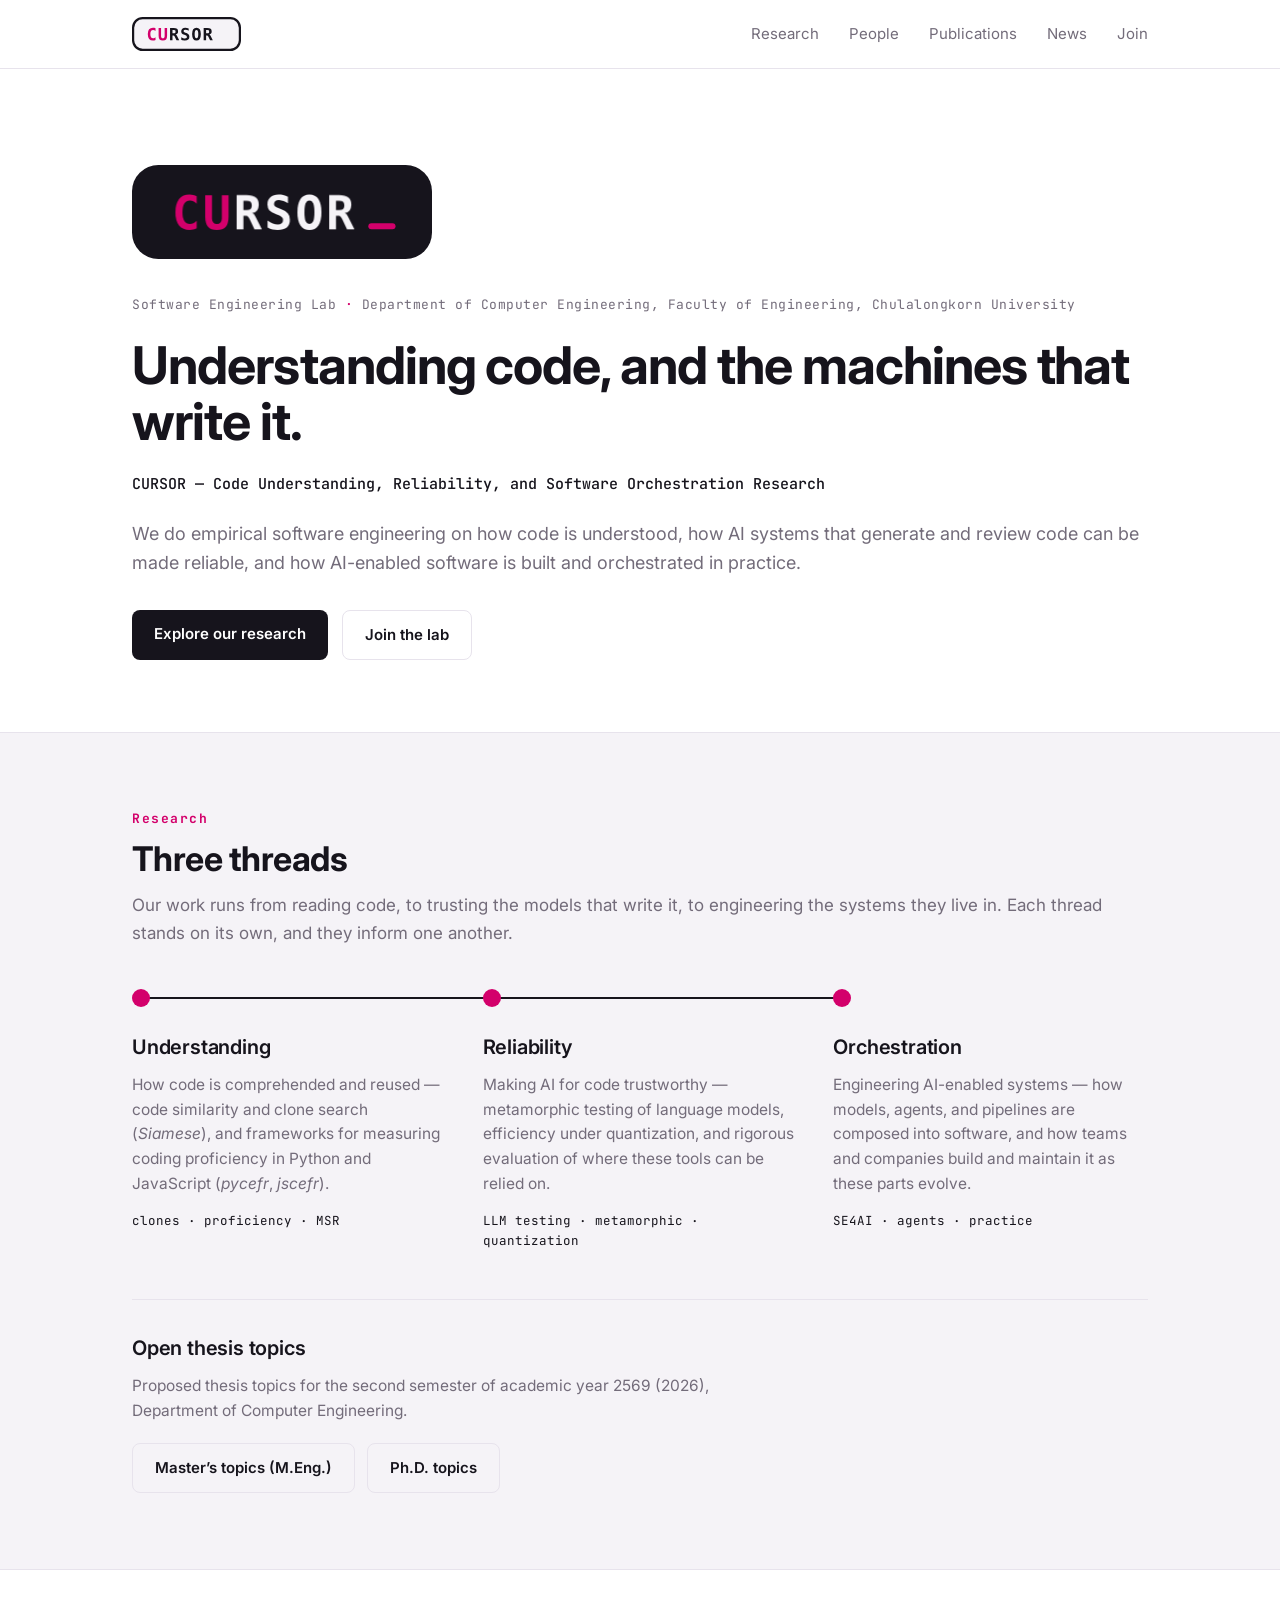
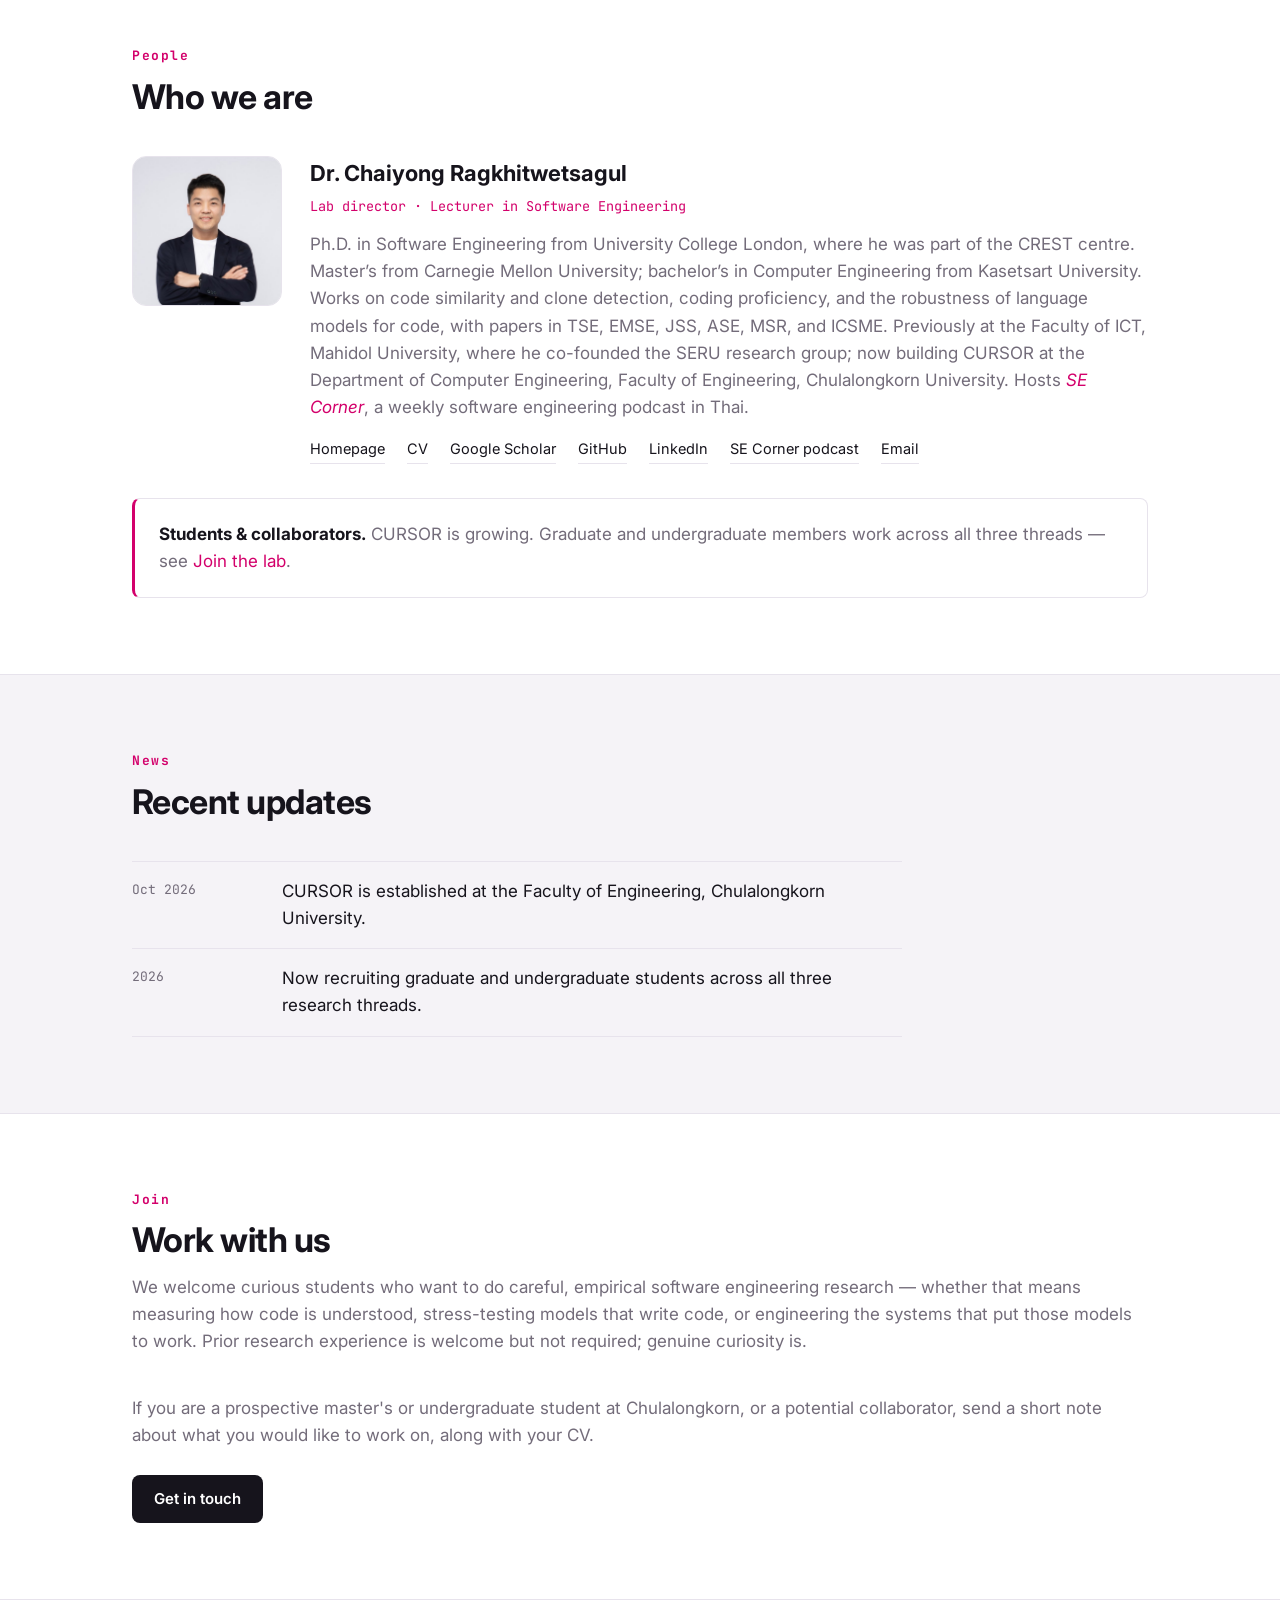
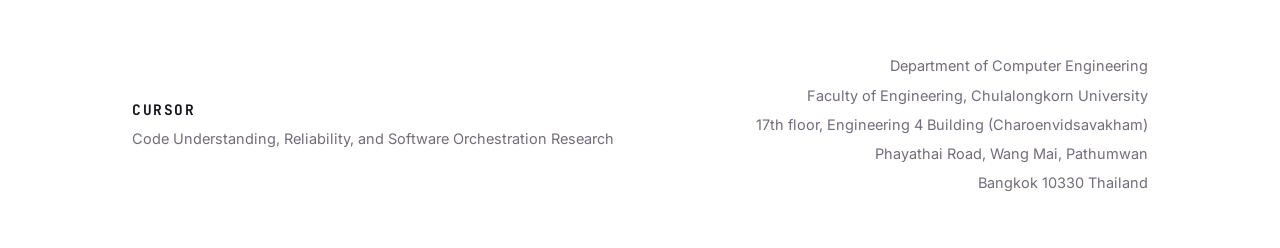
==== index.html @ 9380cd85 "Recolor CU in hero logo to magenta to match new identity Co-Authored-By: Claude Opus 5.5 <noreply@an" ====
<!DOCTYPE html>
<html lang="en">
<head>
<meta charset="UTF-8">
<meta name="viewport" content="width=device-width, initial-scale=1.0">
<title>CURSOR — Code Understanding, Reliability, and Software Orchestration Research</title>
<meta name="description" content="CURSOR is a software engineering research lab at the Department of Computer Engineering, Faculty of Engineering, Chulalongkorn University, studying how software is understood, how AI systems for code can be trusted, and how AI-enabled software is built and orchestrated.">
<link rel="icon" href="images/favicon.ico" sizes="32x32">
<link rel="icon" type="image/svg+xml" href="images/favicon.svg">
<link rel="apple-touch-icon" href="images/apple-touch-icon.png">
<link rel="preconnect" href="https://fonts.googleapis.com">
<link rel="preconnect" href="https://fonts.gstatic.com" crossorigin>
<link href="https://fonts.googleapis.com/css2?family=Inter:wght@400;500;600;700&family=JetBrains+Mono:wght@500;700&display=swap" rel="stylesheet">
<link rel="stylesheet" href="css/style.css">
</head>
<body>

<header class="nav">
  <div class="wrap nav-inner">
    <a class="brand" href="#top" aria-label="CURSOR home">
      <img class="logo" src="images/cursor-field.svg" alt="CURSOR" width="109" height="34">
    </a>
    <button class="menu-btn" aria-label="Menu" aria-expanded="false"><span></span><span></span><span></span></button>
    <nav class="links" id="menu">
      <a href="#research">Research</a>
      <a href="#people">People</a>
      <a href="publications.html">Publications</a>
      <a href="#news">News</a>
      <a href="#join">Join</a>
    </nav>
  </div>
</header>

<main id="top">

  <section class="hero">
    <div class="wrap hero-grid">
      <div>
        <p class="kicker">Software Engineering Lab <span class="dot">·</span> Department of Computer Engineering, Faculty of Engineering, Chulalongkorn University</p>
        <h1 class="hero-title">Understanding code, and the machines that write it.</h1>
        <p class="hero-sub">CURSOR — Code Understanding, Reliability, and Software Orchestration Research</p>
        <p class="lede">We do empirical software engineering on how code is understood, how AI systems that generate and review code can be made reliable, and how AI-enabled software is built and orchestrated in practice.</p>
        <div class="cta-row">
          <a class="btn btn-primary" href="#research">Explore our research</a>
          <a class="btn btn-ghost" href="#join">Join the lab</a>
        </div>
      </div>
      <div class="hero-art" aria-hidden="true">
        <svg viewBox="0 0 345.4 108.1">
          <rect width="345.4" height="108.1" rx="30.3" fill="#16141C"/>
          <path class="pop" style="animation-delay:0.15s" d="M1081 43Q1011 7 934.0 -11.0Q857 -29 772 -29Q470 -29 311.0 170.0Q152 369 152 745Q152 1122 311.0 1321.0Q470 1520 772 1520Q857 1520 935.0 1502.0Q1013 1484 1081 1448V1120Q1005 1190 933.5 1222.5Q862 1255 786 1255Q624 1255 541.5 1126.5Q459 998 459 745Q459 493 541.5 364.5Q624 236 786 236Q862 236 933.5 268.5Q1005 301 1081 371Z" transform="translate(46.00,74.08) scale(0.02637,-0.02637)" fill="#D3006B"/>
          <path class="pop" style="animation-delay:0.27s" d="M106 551V1493H401V477Q401 365 458.0 301.5Q515 238 616 238Q717 238 774.0 301.5Q831 365 831 477V1493H1126V551Q1126 247 1005.0 109.0Q884 -29 616 -29Q349 -29 227.5 109.0Q106 247 106 551Z" transform="translate(81.51,74.08) scale(0.02637,-0.02637)" fill="#D3006B"/>
          <path class="pop" style="animation-delay:0.39s" d="M807 705Q851 696 883.5 663.5Q916 631 963 537L1233 0H909L729 377Q721 393 708 421Q629 590 522 590H428V0H133V1493H559Q847 1493 972.5 1391.0Q1098 1289 1098 1059Q1098 905 1023.0 814.0Q948 723 807 705ZM428 1245V838H567Q688 838 740.5 885.5Q793 933 793 1042Q793 1151 741.0 1198.0Q689 1245 567 1245Z" transform="translate(117.02,74.08) scale(0.02637,-0.02637)" fill="#F5F3F7"/>
          <path class="pop" style="animation-delay:0.51s" d="M510 655Q287 740 208.0 833.5Q129 927 129 1085Q129 1288 259.0 1404.0Q389 1520 616 1520Q719 1520 822.0 1496.5Q925 1473 1026 1427V1139Q931 1206 833.0 1241.0Q735 1276 639 1276Q532 1276 475.0 1233.0Q418 1190 418 1110Q418 1048 459.5 1007.5Q501 967 633 918L760 870Q940 804 1025.0 695.0Q1110 586 1110 420Q1110 194 976.5 82.5Q843 -29 573 -29Q462 -29 350.5 -2.5Q239 24 135 76V381Q253 297 363.5 256.0Q474 215 582 215Q691 215 751.0 264.5Q811 314 811 403Q811 470 771.0 520.5Q731 571 655 600Z" transform="translate(152.53,74.08) scale(0.02637,-0.02637)" fill="#F5F3F7"/>
          <path class="pop" style="animation-delay:0.63s" d="M616 1255Q503 1255 451.0 1134.5Q399 1014 399 745Q399 477 451.0 356.5Q503 236 616 236Q730 236 782.0 356.5Q834 477 834 745Q834 1014 782.0 1134.5Q730 1255 616 1255ZM92 745Q92 1128 224.5 1324.0Q357 1520 616 1520Q876 1520 1008.5 1324.0Q1141 1128 1141 745Q1141 363 1008.5 167.0Q876 -29 616 -29Q357 -29 224.5 167.0Q92 363 92 745Z" transform="translate(188.04,74.08) scale(0.02637,-0.02637)" fill="#F5F3F7"/>
          <path class="pop" style="animation-delay:0.75s" d="M807 705Q851 696 883.5 663.5Q916 631 963 537L1233 0H909L729 377Q721 393 708 421Q629 590 522 590H428V0H133V1493H559Q847 1493 972.5 1391.0Q1098 1289 1098 1059Q1098 905 1023.0 814.0Q948 723 807 705ZM428 1245V838H567Q688 838 740.5 885.5Q793 933 793 1042Q793 1151 741.0 1198.0Q689 1245 567 1245Z" transform="translate(223.55,74.08) scale(0.02637,-0.02637)" fill="#F5F3F7"/>
          <rect class="uscore" x="272.1" y="67.1" width="31.3" height="7.0" rx="3.5" fill="#D3006B"/>
        </svg>
      </div>
    </div>
  </section>

  <section id="research" class="panel">
    <div class="wrap">
      <div class="sec-head">
        <h2>Research</h2>
        <div class="big">Three threads</div>
        <p>Our work runs from reading code, to trusting the models that write it, to engineering the systems they live in. Each thread stands on its own, and they inform one another.</p>
      </div>
      <div class="pillars">
        <div class="pillar">
          <span class="node"></span>
          <h3>Understanding</h3>
          <p>How code is comprehended and reused — code similarity and clone search (<i>Siamese</i>), and frameworks for measuring coding proficiency in Python and JavaScript (<i>pycefr</i>, <i>jscefr</i>).</p>
          <div class="tags">clones · proficiency · MSR</div>
        </div>
        <div class="pillar">
          <span class="node"></span>
          <h3>Reliability</h3>
          <p>Making AI for code trustworthy — metamorphic testing of language models, efficiency under quantization, and rigorous evaluation of where these tools can be relied on.</p>
          <div class="tags">LLM testing · metamorphic · quantization</div>
        </div>
        <div class="pillar">
          <span class="node"></span>
          <h3>Orchestration</h3>
          <p>Engineering AI-enabled systems — how models, agents, and pipelines are composed into software, and how teams and companies build and maintain it as these parts evolve.</p>
          <div class="tags">SE4AI · agents · practice</div>
        </div>
      </div>
      <div class="topics">
        <h3>Open thesis topics</h3>
        <p>Proposed thesis topics for the second semester of academic year 2569 (2026), Department of Computer Engineering.</p>
        <div class="topic-links">
          <a class="btn btn-ghost" href="files/2026/topics_m.pdf">Master’s topics (M.Eng.)</a>
          <a class="btn btn-ghost" href="files/2026/topics_phd.pdf">Ph.D. topics</a>
        </div>
      </div>
    </div>
  </section>

  <section id="people">
    <div class="wrap">
      <div class="sec-head"><h2>People</h2><div class="big">Who we are</div></div>
      <div class="person">
        <div class="avatar"><img src="images/chaiyong.jpg" alt="Chaiyong Ragkhitwetsagul" width="600" height="600"></div>
        <div>
          <h3>Dr. Chaiyong Ragkhitwetsagul</h3>
          <p class="role">Lab director · Lecturer in Software Engineering</p>
          <p>Ph.D. in Software Engineering from University College London, where he was part of the CREST centre. Master’s from Carnegie Mellon University; bachelor’s in Computer Engineering from Kasetsart University. Works on code similarity and clone detection, coding proficiency, and the robustness of language models for code, with papers in TSE, EMSE, JSS, ASE, MSR, and ICSME. Previously at the Faculty of ICT, Mahidol University, where he co-founded the SERU research group; now building CURSOR at the Department of Computer Engineering, Faculty of Engineering, Chulalongkorn University. Hosts <a href="https://open.spotify.com/show/0hyZX5MY0khHqOY8NaEvUX" style="color:var(--magenta)"><i>SE Corner</i></a>, a weekly software engineering podcast in Thai.</p>
          <div class="plinks">
            <a href="https://www.chaiyong.dev/">Homepage</a>
            <a href="https://cragkhit.github.io/MyCV/">CV</a>
            <a href="https://scholar.google.com/citations?user=VArdauUAAAAJ">Google Scholar</a>
            <a href="https://github.com/cragkhit">GitHub</a>
            <a href="https://www.linkedin.com/in/chaiyong-ragkhitwetsagul-4286406">LinkedIn</a>
            <a href="https://open.spotify.com/show/0hyZX5MY0khHqOY8NaEvUX">SE Corner podcast</a>
            <a href="mailto:cragkhit@gmail.com">Email</a>
          </div>
        </div>
      </div>
      <div class="join-note">
        <p><b>Students &amp; collaborators.</b> CURSOR is growing. Graduate and undergraduate members work across all three threads — see <a href="#join" style="color:var(--magenta)">Join the lab</a>.</p>
      </div>
    </div>
  </section>

  <section id="news" class="panel">
    <div class="wrap">
      <div class="sec-head"><h2>News</h2><div class="big">Recent updates</div></div>
      <ul class="news">
        <li><span class="when">Oct 2026</span><span class="what">CURSOR is established at the Faculty of Engineering, Chulalongkorn University.</span></li>
        <li><span class="when">2026</span><span class="what">Now recruiting graduate and undergraduate students across all three research threads.</span></li>
      </ul>
    </div>
  </section>

  <section id="join">
    <div class="wrap">
      <div class="sec-head">
        <h2>Join</h2>
        <div class="big">Work with us</div>
        <p>We welcome curious students who want to do careful, empirical software engineering research — whether that means measuring how code is understood, stress-testing models that write code, or engineering the systems that put those models to work. Prior research experience is welcome but not required; genuine curiosity is.</p>
      </div>
      <p style="color:var(--slate);margin:0 0 26px;">If you are a prospective master's or undergraduate student at Chulalongkorn, or a potential collaborator, send a short note about what you would like to work on, along with your CV.</p>
      <a class="btn btn-primary" href="mailto:cragkhit@gmail.com?subject=Joining%20CURSOR">Get in touch</a>
    </div>
  </section>

</main>

<footer>
  <div class="wrap foot-inner">
    <div>
      <div class="foot-brand">CURSOR</div>
      <div style="margin-top:6px;">Code Understanding, Reliability, and Software Orchestration Research</div>
    </div>
    <div class="foot-addr">
      <div>Department of Computer Engineering</div>
      <div style="margin-top:6px;">Faculty of Engineering, Chulalongkorn University</div>
      <div style="margin-top:6px;">17th floor, Engineering 4 Building (Charoenvidsavakham)</div>
      <div style="margin-top:6px;">Phayathai Road, Wang Mai, Pathumwan</div>
      <div style="margin-top:6px;">Bangkok 10330 Thailand</div>
    </div>
  </div>
</footer>

<script>
  var btn=document.querySelector('.menu-btn'), menu=document.getElementById('menu');
  btn.addEventListener('click',function(){var open=menu.classList.toggle('open');btn.setAttribute('aria-expanded',open);});
  menu.addEventListener('click',function(e){if(e.target.tagName==='A') menu.classList.remove('open');});
</script>
</body>
</html>
---- css/style.css ----
:root{
  --white:#FFFFFF;--panel:#F5F3F7;--ink:#16141C;--magenta:#D3006B;
  --slate:#736C7A;--hair:#E7E3EC;--maxw:1080px;
  --sans:'Inter',system-ui,-apple-system,Segoe UI,Helvetica,Arial,sans-serif;
  --mono:'JetBrains Mono',ui-monospace,SFMono-Regular,Menlo,Consolas,monospace;
}
*{box-sizing:border-box;}
html{scroll-behavior:smooth;}
@media (prefers-reduced-motion:reduce){html{scroll-behavior:auto;}}
body{margin:0;background:var(--white);color:var(--ink);font-family:var(--sans);
  font-size:17px;line-height:1.6;-webkit-font-smoothing:antialiased;text-rendering:optimizeLegibility;}
a{color:inherit;text-decoration:none;}
.wrap{max-width:var(--maxw);margin:0 auto;padding:0 32px;}

header.nav{position:sticky;top:0;z-index:50;background:rgba(255,255,255,.86);
  backdrop-filter:saturate(1.4) blur(8px);border-bottom:1px solid var(--hair);}
.nav-inner{display:flex;align-items:center;justify-content:space-between;height:68px;}
.brand{display:flex;align-items:center;gap:12px;}
.brand .logo{height:34px;width:auto;display:block;}
nav.links{display:flex;gap:30px;}
nav.links a{font-size:15px;color:var(--slate);transition:color .15s;}
nav.links a:hover{color:var(--ink);}
.menu-btn{display:none;background:none;border:0;cursor:pointer;padding:8px;}
.menu-btn span{display:block;width:22px;height:2px;background:var(--ink);margin:4px 0;}

.hero{padding:96px 0 72px;}
.hero-grid{display:grid;grid-template-columns:1fr;gap:36px;}
.kicker{font-family:var(--mono);font-size:13px;color:var(--slate);margin:0 0 22px;letter-spacing:.5px;}
.kicker .dot{color:var(--magenta);}
h1.hero-title{font-size:clamp(34px,5vw,52px);line-height:1.08;font-weight:700;letter-spacing:-.02em;margin:0 0 22px;}
.hero-sub{font-family:var(--mono);font-size:15px;color:var(--ink);margin:0 0 24px;font-weight:500;}
.hero p.lede{font-size:18px;color:var(--slate);margin:0 0 32px;}
.cta-row{display:flex;gap:14px;flex-wrap:wrap;}
.btn{display:inline-block;padding:12px 22px;border-radius:8px;font-size:15px;font-weight:600;transition:background .15s,border-color .15s;}
.btn-primary{background:var(--ink);color:var(--white);}
.btn-primary:hover{background:#000;}
.btn-ghost{border:1px solid var(--hair);color:var(--ink);}
.btn-ghost:hover{border-color:var(--ink);}
.hero-art{order:-1;display:flex;justify-content:flex-start;}
.hero-art svg{width:100%;max-width:300px;height:auto;}

.draw{stroke-dasharray:1;stroke-dashoffset:1;animation:draw 1.05s ease forwards;}
@keyframes draw{to{stroke-dashoffset:0;}}
.pop{opacity:0;animation:pop .32s ease forwards;}
@keyframes pop{to{opacity:1;}}
.uscore{animation:blink 1.15s steps(1,end) infinite;}
@keyframes blink{0%,55%{opacity:1;}56%,100%{opacity:0;}}
@media (prefers-reduced-motion:reduce){
  .draw{stroke-dashoffset:0;animation:none;}.pop{opacity:1;animation:none;}.uscore{animation:none;}
}

section{padding:76px 0;}
section.panel{background:var(--panel);border-top:1px solid var(--hair);border-bottom:1px solid var(--hair);}
.sec-head{margin:0 0 40px;}
.sec-head h2{font-size:13px;font-family:var(--mono);font-weight:700;letter-spacing:1.5px;color:var(--magenta);margin:0 0 10px;}
.sec-head .big{font-size:clamp(26px,3.5vw,34px);font-weight:700;letter-spacing:-.015em;line-height:1.15;color:var(--ink);}
.sec-head p{color:var(--slate);margin:14px 0 0;}

.pillars{position:relative;display:grid;grid-template-columns:repeat(3,1fr);gap:36px;margin-top:16px;}
.pillars::before{content:"";position:absolute;top:10px;left:9px;right:calc(33.333% - 33px);height:2px;background:var(--ink);}
.pillar{position:relative;padding-top:44px;}
.pillar .node{position:absolute;top:2px;left:0;width:18px;height:18px;border-radius:50%;background:var(--magenta);}
.pillar h3{font-size:20px;margin:0 0 10px;font-weight:600;letter-spacing:-.01em;}
.pillar p{margin:0;color:var(--slate);font-size:15.5px;}
.pillar .tags{margin-top:14px;font-family:var(--mono);font-size:12.5px;color:var(--ink);}
.topics{margin-top:48px;padding-top:32px;border-top:1px solid var(--hair);}
.topics h3{font-size:20px;margin:0 0 10px;font-weight:600;letter-spacing:-.01em;}
.topics p{margin:0 0 20px;color:var(--slate);font-size:15.5px;max-width:60ch;}
.topic-links{display:flex;flex-wrap:wrap;gap:12px;}

.person{display:grid;grid-template-columns:150px 1fr;gap:28px;align-items:start;}
.avatar{width:150px;height:150px;border-radius:14px;background:var(--panel);border:1px solid var(--hair);display:flex;align-items:center;justify-content:center;overflow:hidden;}
.avatar img{width:100%;height:100%;object-fit:cover;display:block;}
.avatar svg{width:74px;height:66px;}
.person h3{margin:0 0 4px;font-size:22px;font-weight:700;}
.person .role{color:var(--magenta);font-family:var(--mono);font-size:13.5px;margin:0 0 14px;}
.person p{margin:0 0 16px;color:var(--slate);}
.plinks{display:flex;gap:22px;flex-wrap:wrap;font-size:14.5px;}
.plinks a{color:var(--ink);border-bottom:1px solid var(--hair);padding-bottom:2px;transition:border-color .15s;}
.plinks a:hover{border-color:var(--magenta);}
.join-note{margin-top:34px;padding:22px 24px;border:1px solid var(--hair);border-left:3px solid var(--magenta);border-radius:8px;background:var(--white);}
.join-note p{margin:0;color:var(--slate);}
.join-note b{color:var(--ink);}

.venues{display:flex;gap:10px;flex-wrap:wrap;margin:0 0 30px;}
.venues span{font-family:var(--mono);font-size:12.5px;color:var(--slate);border:1px solid var(--hair);border-radius:999px;padding:5px 12px;}
ul.pubs{list-style:none;margin:0;padding:0;}
ul.pubs li{padding:20px 0;border-top:1px solid var(--hair);display:grid;grid-template-columns:88px 1fr;gap:20px;}
ul.pubs li:last-child{border-bottom:1px solid var(--hair);}
.pub-tag{font-family:var(--mono);font-size:13px;color:var(--magenta);font-weight:700;padding-top:2px;}
.pub-body .t{font-weight:600;color:var(--ink);}
.pub-body .a{color:var(--slate);font-size:15px;margin-top:3px;}
.see-all{margin-top:26px;font-size:15px;}
.see-all a{border-bottom:1px solid var(--magenta);padding-bottom:2px;color:var(--ink);}

.page-head{padding:72px 0 40px;}
.stats{display:flex;gap:36px;flex-wrap:wrap;margin:30px 0 0;}
.stat .n{font-size:28px;font-weight:700;color:var(--ink);line-height:1.1;}
.stat .l{font-family:var(--mono);font-size:12px;color:var(--slate);margin-top:4px;}
.pub-tools{display:flex;gap:16px;flex-wrap:wrap;align-items:center;justify-content:space-between;margin:0 0 30px;}
.filters{display:flex;gap:8px;flex-wrap:wrap;}
.filters button{font-family:var(--mono);font-size:12.5px;color:var(--slate);background:var(--white);border:1px solid var(--hair);border-radius:999px;padding:6px 13px;cursor:pointer;transition:border-color .15s,color .15s;}
.filters button:hover{color:var(--ink);border-color:var(--ink);}
.filters button[aria-pressed="true"]{background:var(--ink);border-color:var(--ink);color:var(--white);}
.pub-search{font:inherit;font-size:15px;padding:8px 14px;border:1px solid var(--hair);border-radius:8px;background:var(--white);color:var(--ink);min-width:240px;}
.pub-search:focus{outline:none;border-color:var(--magenta);}
.year{font-family:var(--mono);font-size:13px;font-weight:700;color:var(--ink);letter-spacing:1px;margin:40px 0 0;padding-bottom:10px;}
.year:first-child{margin-top:0;}
.pub-body .au{color:var(--slate);font-size:15px;margin-top:3px;}
.pub-body .au b{color:var(--ink);font-weight:600;}
.pub-body .v{color:var(--slate);font-size:15px;font-style:italic;}
.pub-links{display:flex;gap:8px;flex-wrap:wrap;margin-top:8px;}
.pub-links a{font-family:var(--mono);font-size:12px;color:var(--ink);border:1px solid var(--hair);border-radius:6px;padding:2px 9px;transition:border-color .15s;}
.pub-links a:hover{border-color:var(--magenta);}
.pub-body .t a:hover{color:var(--magenta);}
.pub-status{color:var(--slate);}

ul.news{list-style:none;margin:0;padding:0;max-width:70ch;}
ul.news li{display:grid;grid-template-columns:130px 1fr;gap:20px;padding:16px 0;border-top:1px solid var(--hair);}
ul.news li:last-child{border-bottom:1px solid var(--hair);}
ul.news .when{font-family:var(--mono);font-size:13px;color:var(--slate);padding-top:2px;}
ul.news .what{color:var(--ink);}

footer{padding:54px 0;border-top:1px solid var(--hair);color:var(--slate);font-size:14.5px;}
.foot-inner{display:flex;justify-content:space-between;gap:24px;flex-wrap:wrap;align-items:center;}
.foot-brand{font-family:var(--mono);font-weight:700;color:var(--ink);letter-spacing:1.5px;}
.foot-addr{text-align:right;}

@media (max-width:820px){
  nav.links{display:none;}
  .menu-btn{display:block;}
  nav.links.open{display:flex;position:absolute;top:68px;left:0;right:0;flex-direction:column;gap:0;
    background:var(--white);border-bottom:1px solid var(--hair);padding:8px 32px 16px;}
  nav.links.open a{padding:12px 0;border-bottom:1px solid var(--hair);}
  .hero-art svg{max-width:220px;}
  .pillars{grid-template-columns:1fr;gap:0;}
  .pillars::before{top:0;bottom:0;left:8px;right:auto;width:2px;height:auto;}
  .pillar{padding:0 0 34px 40px;}
  .pillar .node{top:4px;}
  .person{grid-template-columns:1fr;}
  ul.pubs li,ul.news li{grid-template-columns:1fr;gap:6px;}
  .pub-search{min-width:0;width:100%;}
  .foot-addr{text-align:left;}
}
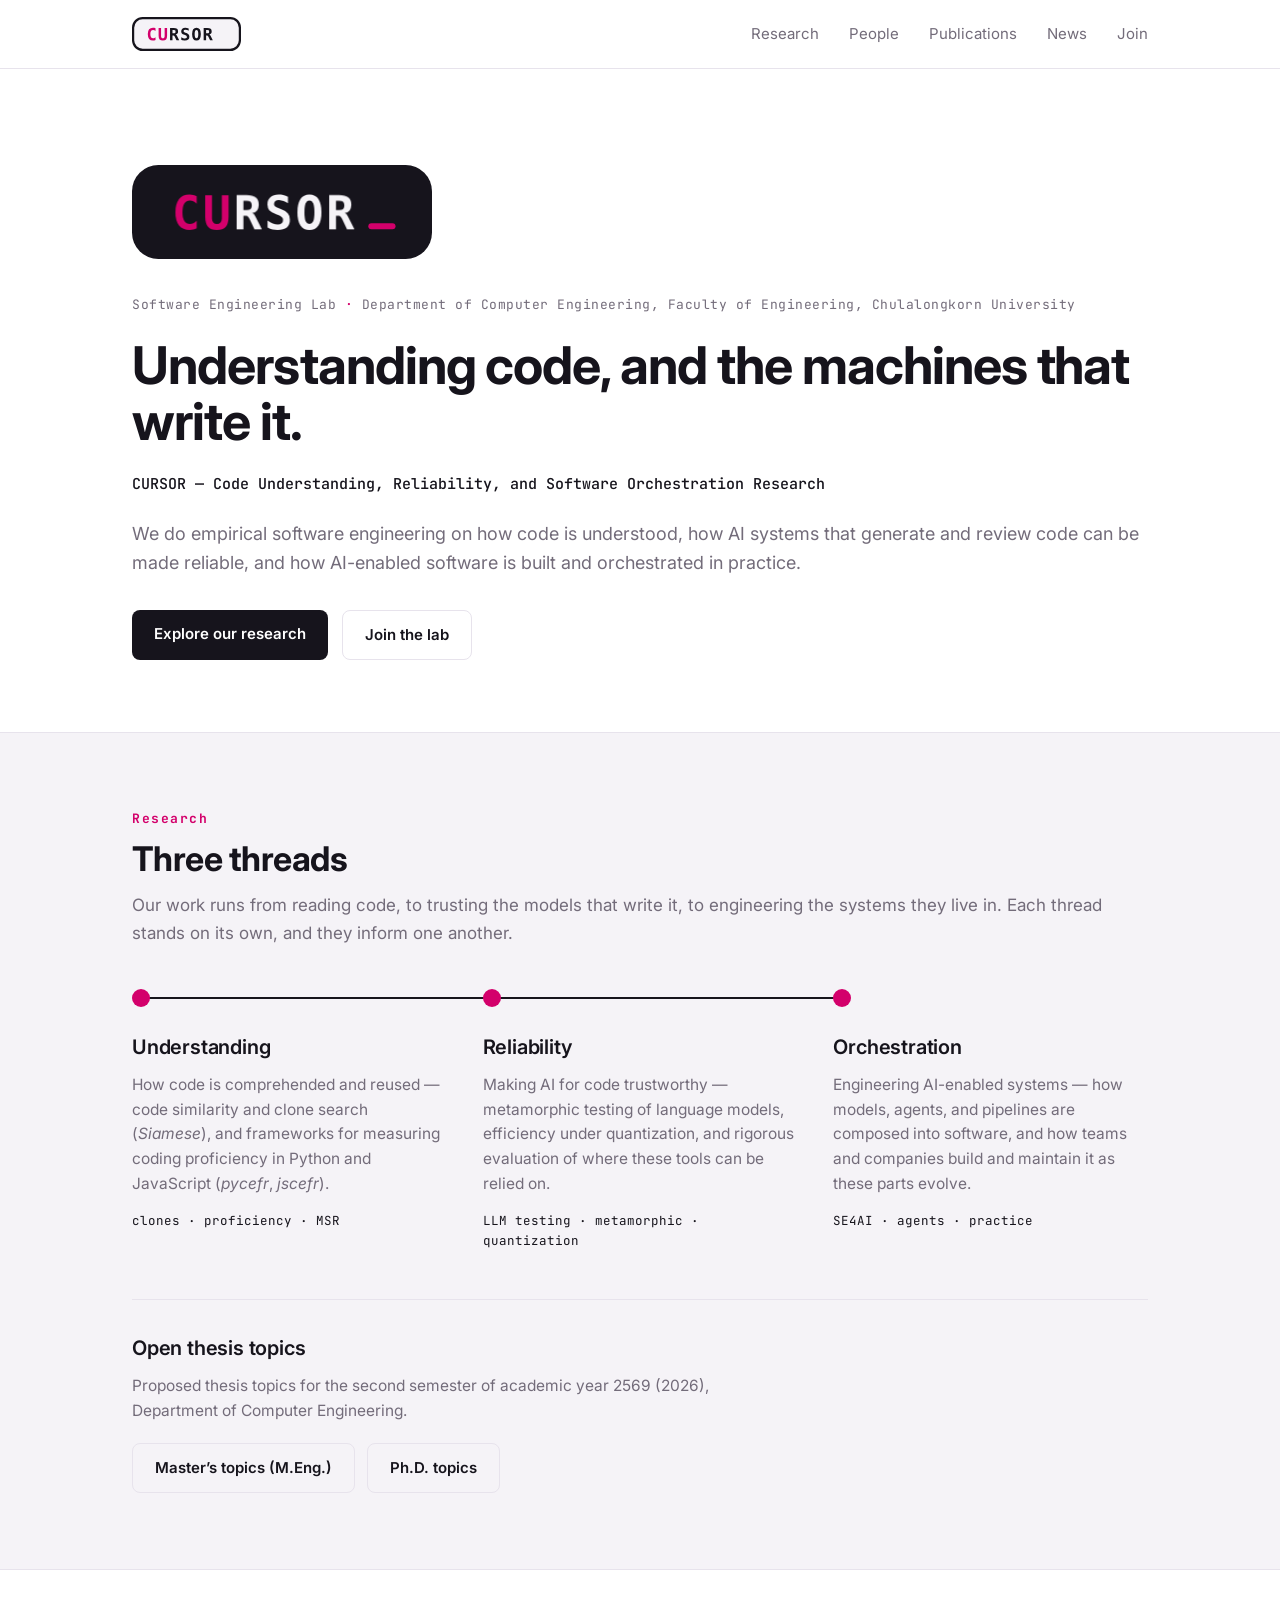
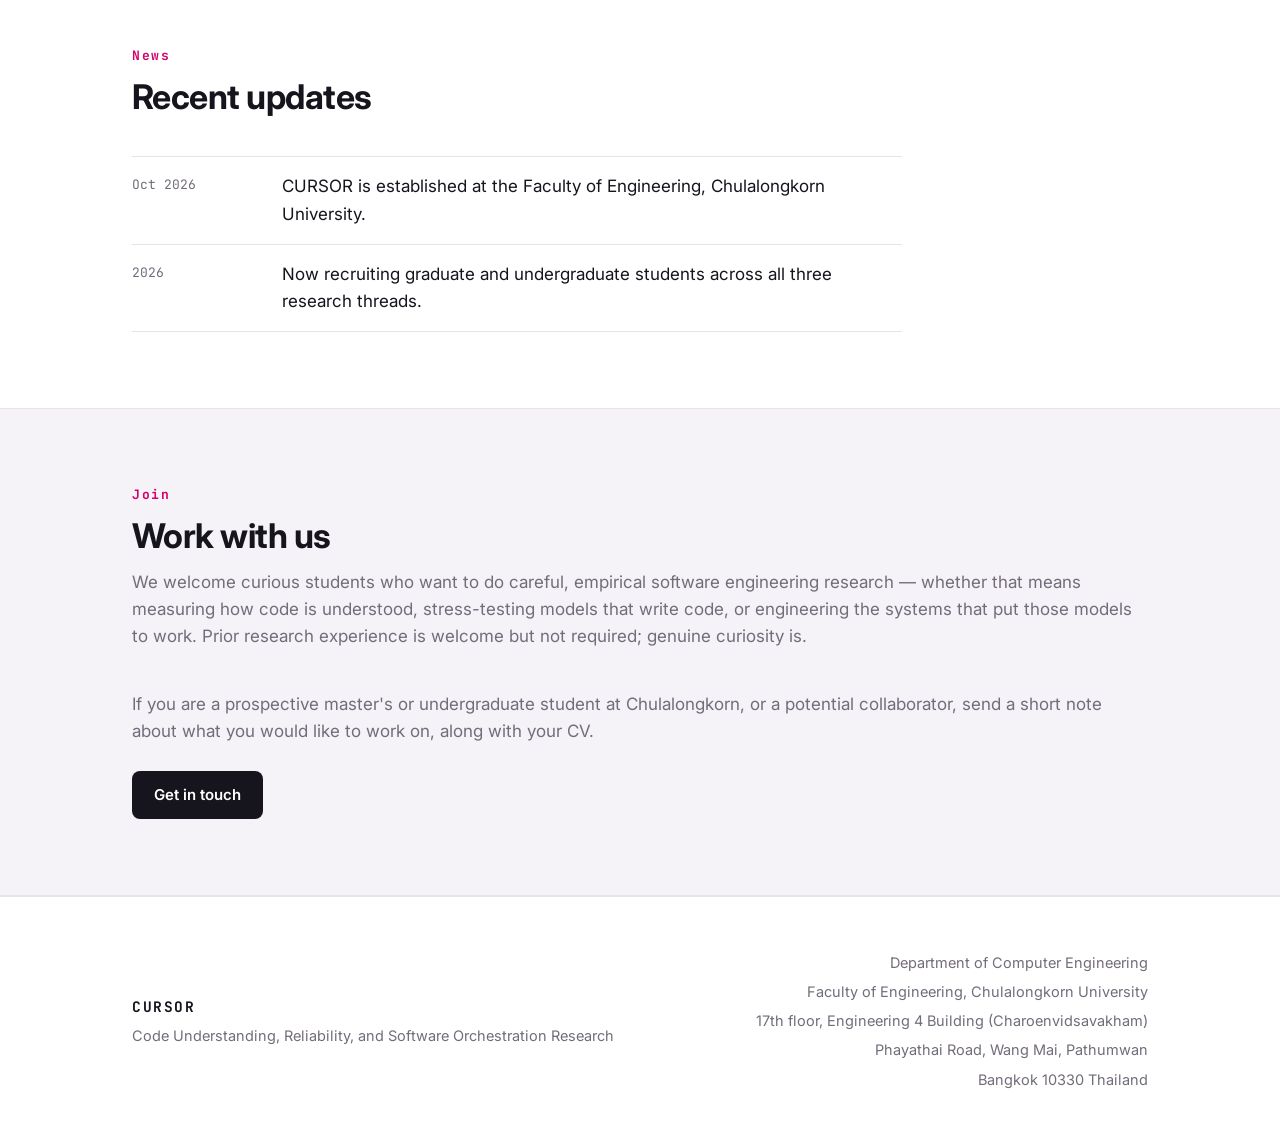
==== commit 7f4498ea: "Move People section to its own page Co-Authored-By: Claude Opus 5.5 <noreply@anthropic.com>" ====
--- a/index.html
+++ b/index.html
@@ -23,7 +23,7 @@
     <button class="menu-btn" aria-label="Menu" aria-expanded="false"><span></span><span></span><span></span></button>
     <nav class="links" id="menu">
       <a href="#research">Research</a>
-      <a href="#people">People</a>
+      <a href="people.html">People</a>
       <a href="publications.html">Publications</a>
       <a href="#news">News</a>
       <a href="#join">Join</a>
@@ -98,33 +98,7 @@
     </div>
   </section>
 
-  <section id="people">
-    <div class="wrap">
-      <div class="sec-head"><h2>People</h2><div class="big">Who we are</div></div>
-      <div class="person">
-        <div class="avatar"><img src="images/chaiyong.jpg" alt="Chaiyong Ragkhitwetsagul" width="600" height="600"></div>
-        <div>
-          <h3>Dr. Chaiyong Ragkhitwetsagul</h3>
-          <p class="role">Lab director · Lecturer in Software Engineering</p>
-          <p>Ph.D. in Software Engineering from University College London, where he was part of the CREST centre. Master’s from Carnegie Mellon University; bachelor’s in Computer Engineering from Kasetsart University. Works on code similarity and clone detection, coding proficiency, and the robustness of language models for code, with papers in TSE, EMSE, JSS, ASE, MSR, and ICSME. Previously at the Faculty of ICT, Mahidol University, where he co-founded the SERU research group; now building CURSOR at the Department of Computer Engineering, Faculty of Engineering, Chulalongkorn University. Hosts <a href="https://open.spotify.com/show/0hyZX5MY0khHqOY8NaEvUX" style="color:var(--magenta)"><i>SE Corner</i></a>, a weekly software engineering podcast in Thai.</p>
-          <div class="plinks">
-            <a href="https://www.chaiyong.dev/">Homepage</a>
-            <a href="https://cragkhit.github.io/MyCV/">CV</a>
-            <a href="https://scholar.google.com/citations?user=VArdauUAAAAJ">Google Scholar</a>
-            <a href="https://github.com/cragkhit">GitHub</a>
-            <a href="https://www.linkedin.com/in/chaiyong-ragkhitwetsagul-4286406">LinkedIn</a>
-            <a href="https://open.spotify.com/show/0hyZX5MY0khHqOY8NaEvUX">SE Corner podcast</a>
-            <a href="mailto:cragkhit@gmail.com">Email</a>
-          </div>
-        </div>
-      </div>
-      <div class="join-note">
-        <p><b>Students &amp; collaborators.</b> CURSOR is growing. Graduate and undergraduate members work across all three threads — see <a href="#join" style="color:var(--magenta)">Join the lab</a>.</p>
-      </div>
-    </div>
-  </section>
-
-  <section id="news" class="panel">
+  <section id="news">
     <div class="wrap">
       <div class="sec-head"><h2>News</h2><div class="big">Recent updates</div></div>
       <ul class="news">
@@ -134,7 +108,7 @@
     </div>
   </section>
 
-  <section id="join">
+  <section id="join" class="panel">
     <div class="wrap">
       <div class="sec-head">
         <h2>Join</h2>
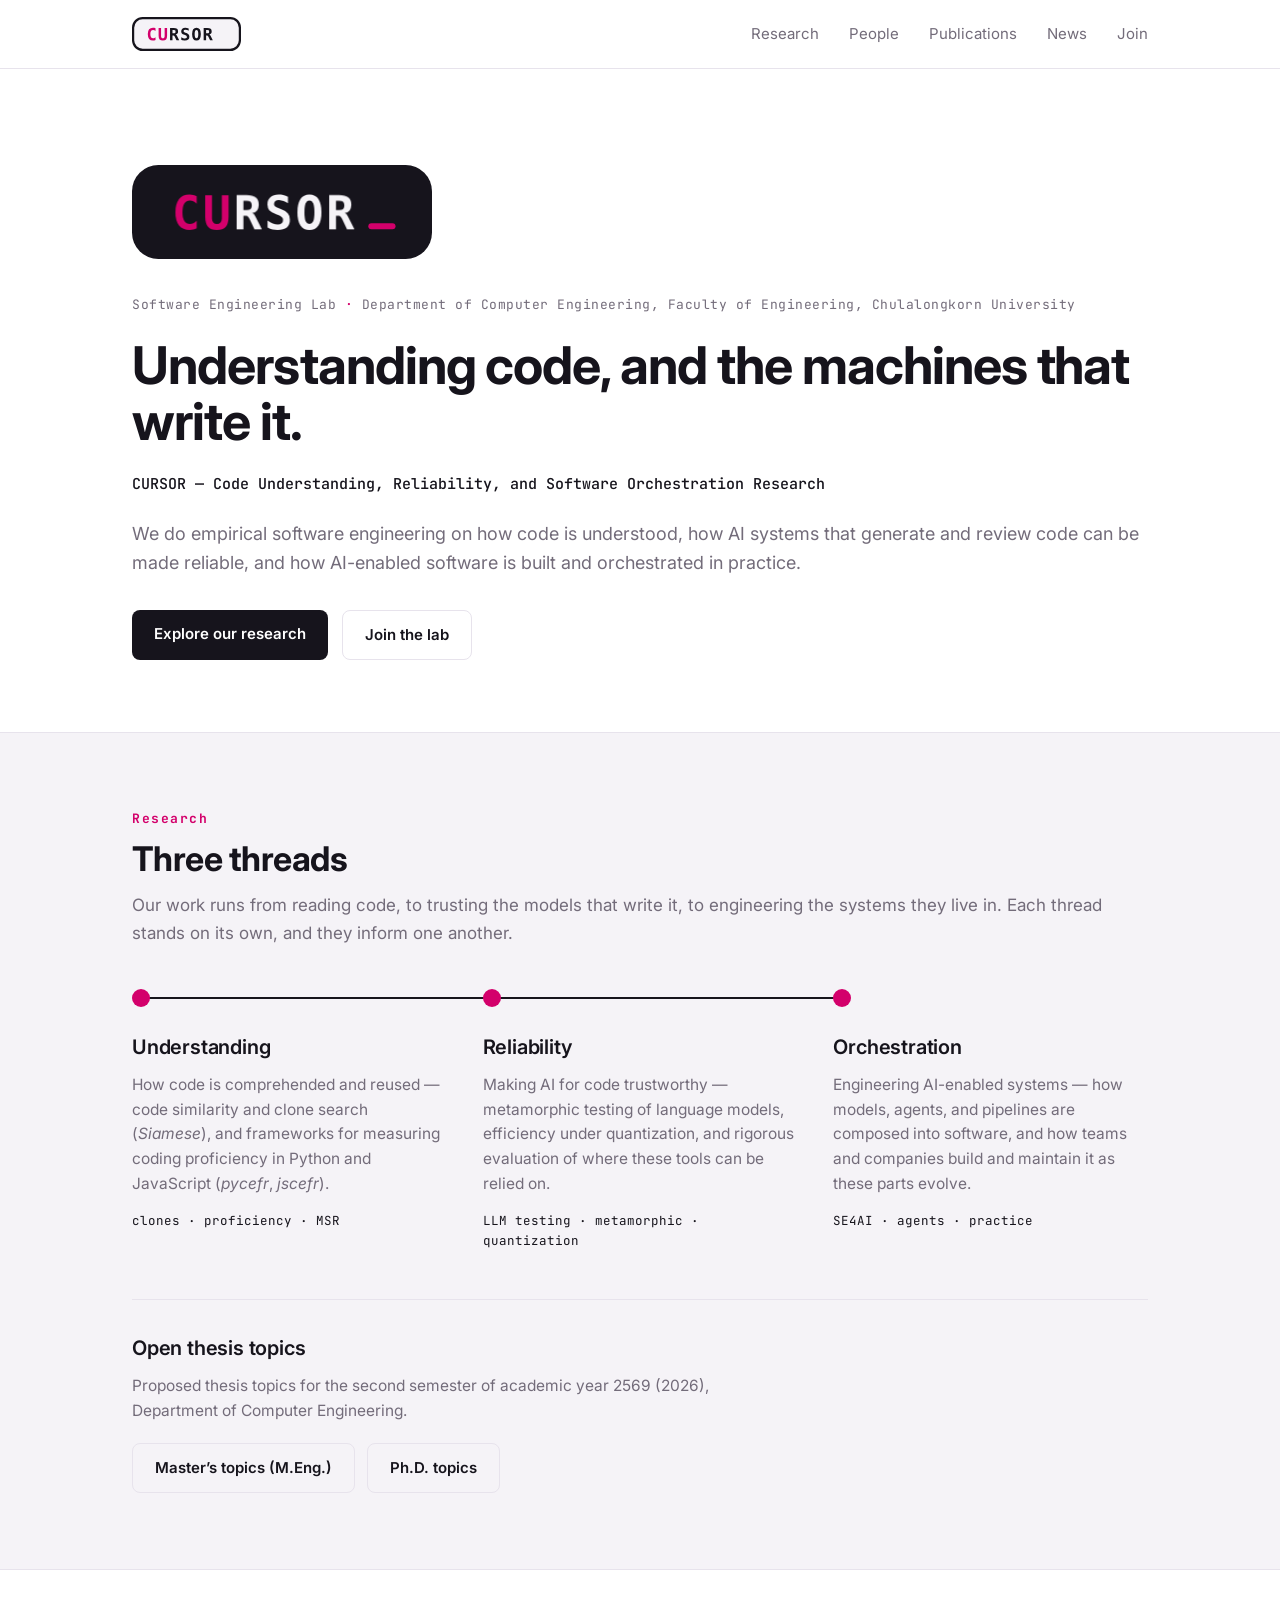
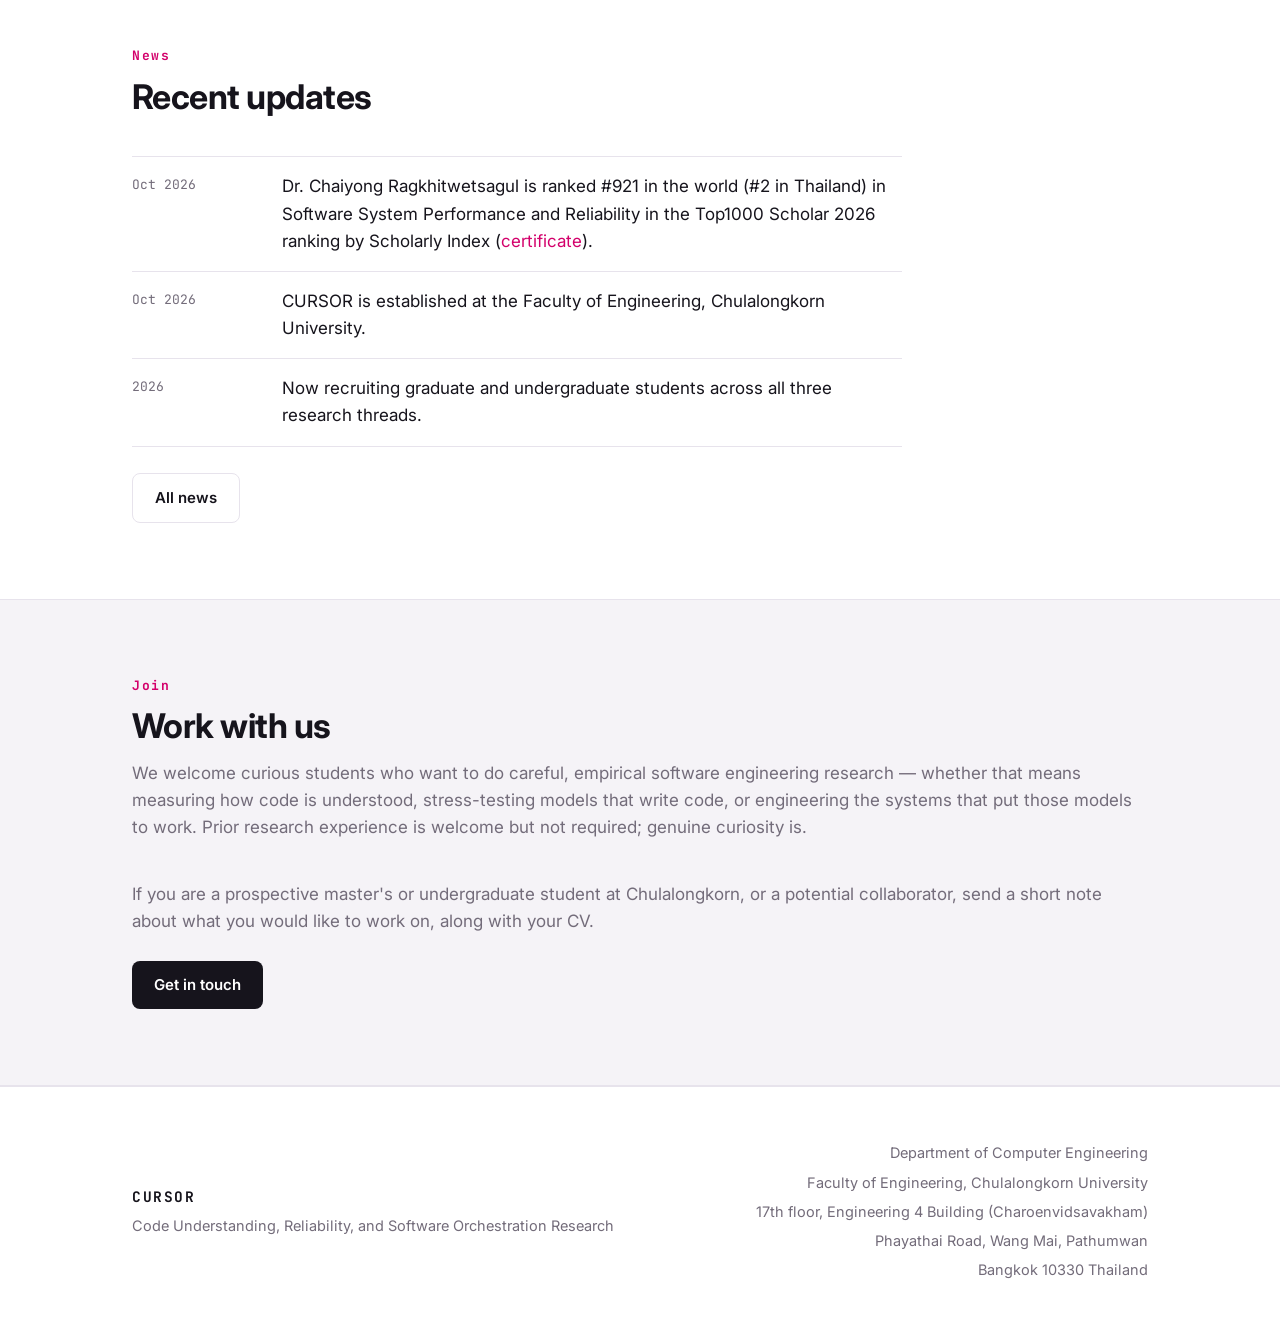
==== commit eef3caf4: "Add News page and Top1000 Scholar 2026 ranking news Move the full news list to news.html and keep th" ====
--- a/index.html
+++ b/index.html
@@ -25,7 +25,7 @@
       <a href="#research">Research</a>
       <a href="people.html">People</a>
       <a href="publications.html">Publications</a>
-      <a href="#news">News</a>
+      <a href="news.html">News</a>
       <a href="#join">Join</a>
     </nav>
   </div>
@@ -101,10 +101,13 @@
   <section id="news">
     <div class="wrap">
       <div class="sec-head"><h2>News</h2><div class="big">Recent updates</div></div>
+      <!-- Keep only the 5 most recent items here; the full list lives in news.html -->
       <ul class="news">
+        <li><span class="when">Oct 2026</span><span class="what">Dr. Chaiyong Ragkhitwetsagul is ranked #921 in the world (#2 in Thailand) in Software System Performance and Reliability in the Top1000 Scholar 2026 ranking by Scholarly Index (<a href="files/2026/2026-Top1000-Scholars.pdf" style="color:var(--magenta)">certificate</a>).</span></li>
         <li><span class="when">Oct 2026</span><span class="what">CURSOR is established at the Faculty of Engineering, Chulalongkorn University.</span></li>
         <li><span class="when">2026</span><span class="what">Now recruiting graduate and undergraduate students across all three research threads.</span></li>
       </ul>
+      <a class="btn btn-ghost" href="news.html" style="margin-top:26px;">All news</a>
     </div>
   </section>
 
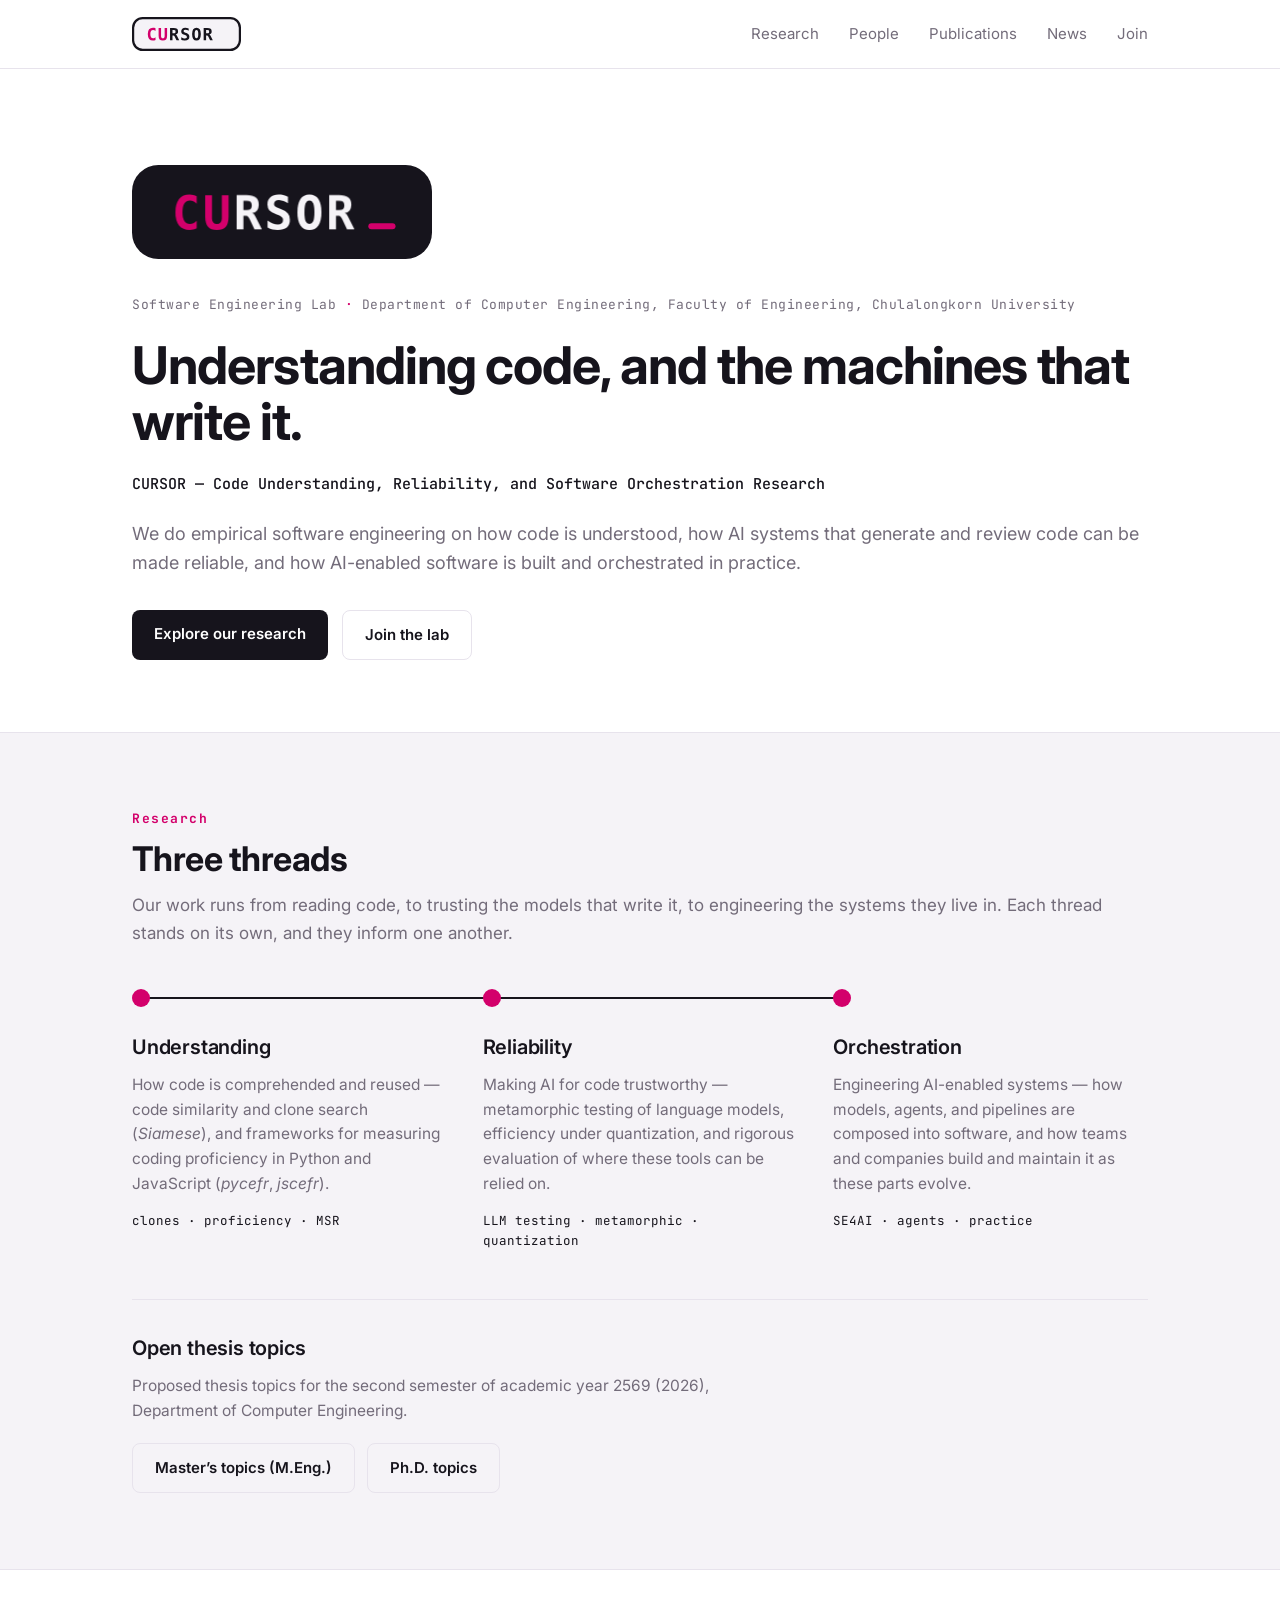
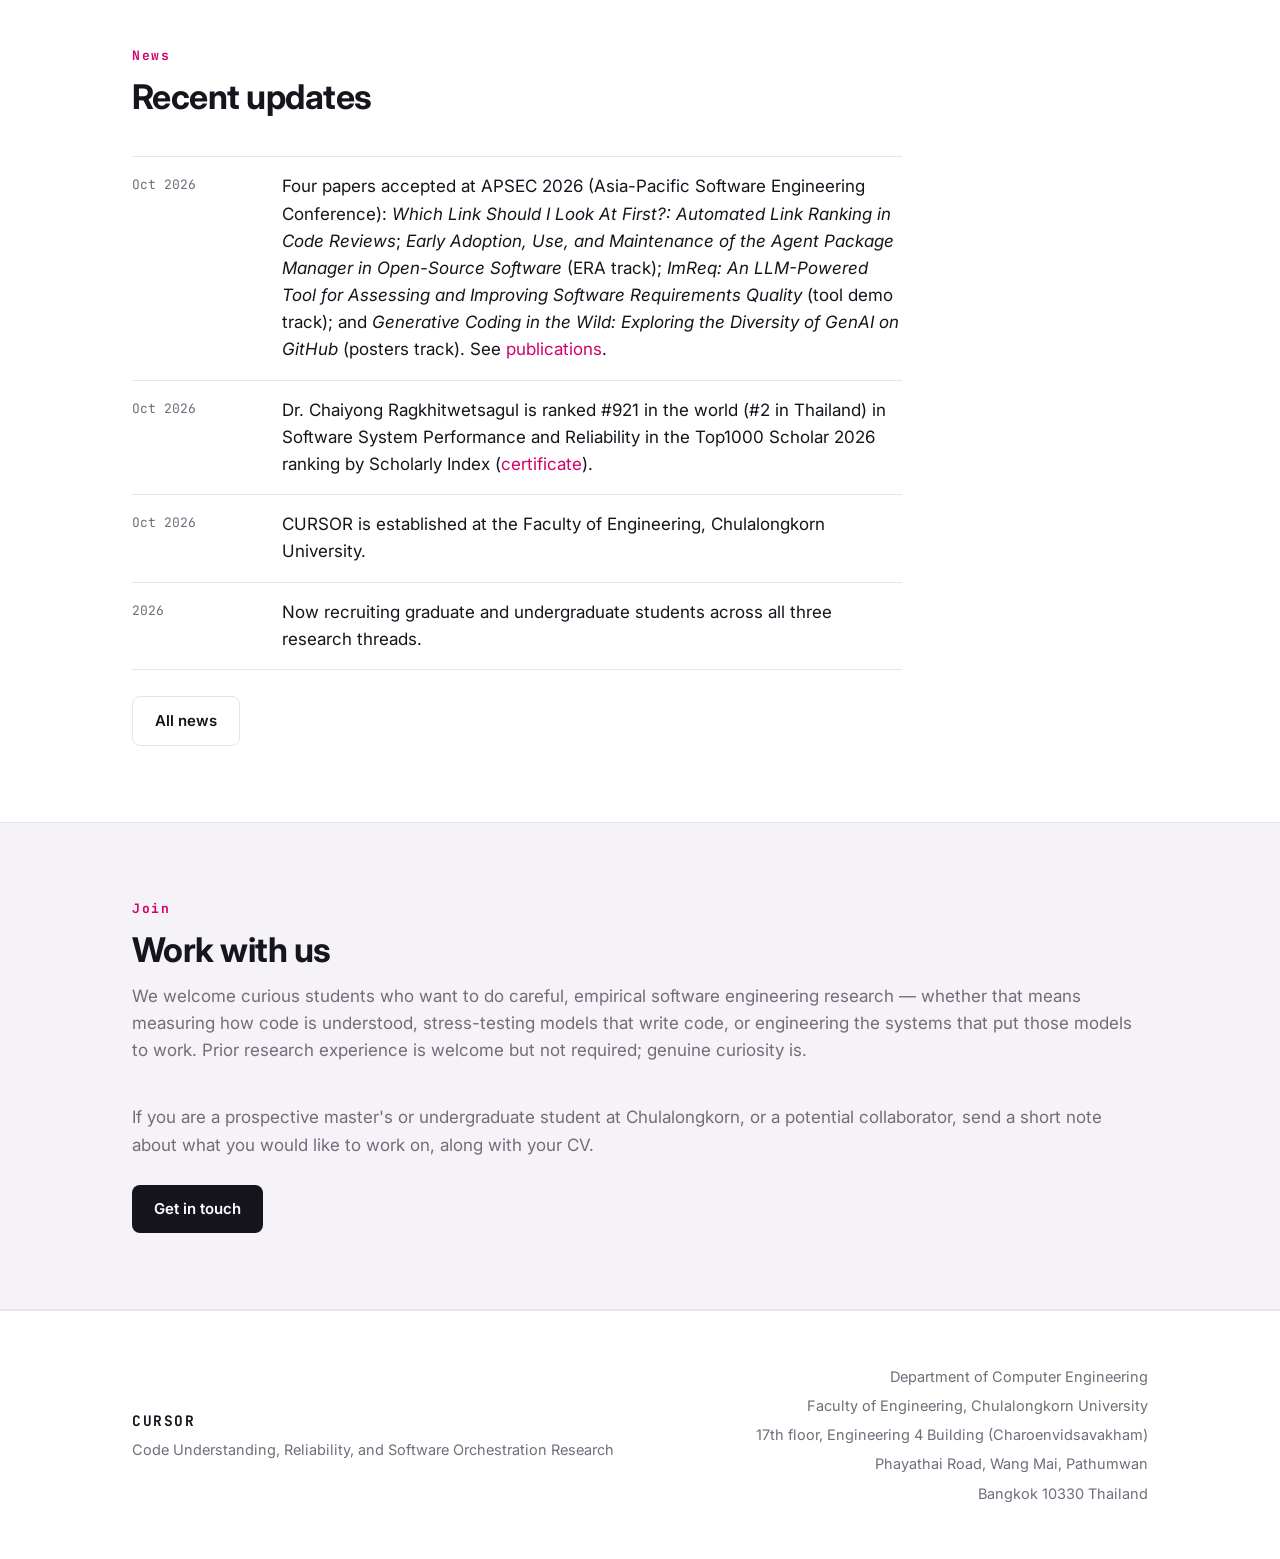
==== commit dcd8bffa: "Add APSEC 2026 news and certificate image on News page Co-Authored-By: Claude Opus 5.5 <noreply@anth" ====
--- a/index.html
+++ b/index.html
@@ -103,6 +103,7 @@
       <div class="sec-head"><h2>News</h2><div class="big">Recent updates</div></div>
       <!-- Keep only the 5 most recent items here; the full list lives in news.html -->
       <ul class="news">
+        <li><span class="when">Oct 2026</span><span class="what">Four papers accepted at APSEC 2026 (Asia-Pacific Software Engineering Conference): <i>Which Link Should I Look At First?: Automated Link Ranking in Code Reviews</i>; <i>Early Adoption, Use, and Maintenance of the Agent Package Manager in Open-Source Software</i> (ERA track); <i>ImReq: An LLM-Powered Tool for Assessing and Improving Software Requirements Quality</i> (tool demo track); and <i>Generative Coding in the Wild: Exploring the Diversity of GenAI on GitHub</i> (posters track). See <a href="publications.html" style="color:var(--magenta)">publications</a>.</span></li>
         <li><span class="when">Oct 2026</span><span class="what">Dr. Chaiyong Ragkhitwetsagul is ranked #921 in the world (#2 in Thailand) in Software System Performance and Reliability in the Top1000 Scholar 2026 ranking by Scholarly Index (<a href="files/2026/2026-Top1000-Scholars.pdf" style="color:var(--magenta)">certificate</a>).</span></li>
         <li><span class="when">Oct 2026</span><span class="what">CURSOR is established at the Faculty of Engineering, Chulalongkorn University.</span></li>
         <li><span class="when">2026</span><span class="what">Now recruiting graduate and undergraduate students across all three research threads.</span></li>
--- a/css/style.css
+++ b/css/style.css
@@ -120,6 +120,8 @@
 ul.news li:last-child{border-bottom:1px solid var(--hair);}
 ul.news .when{font-family:var(--mono);font-size:13px;color:var(--slate);padding-top:2px;}
 ul.news .what{color:var(--ink);}
+ul.news .news-img{display:block;margin-top:14px;max-width:520px;}
+ul.news .news-img img{display:block;width:100%;height:auto;border:1px solid var(--hair);border-radius:6px;}
 
 footer{padding:54px 0;border-top:1px solid var(--hair);color:var(--slate);font-size:14.5px;}
 .foot-inner{display:flex;justify-content:space-between;gap:24px;flex-wrap:wrap;align-items:center;}
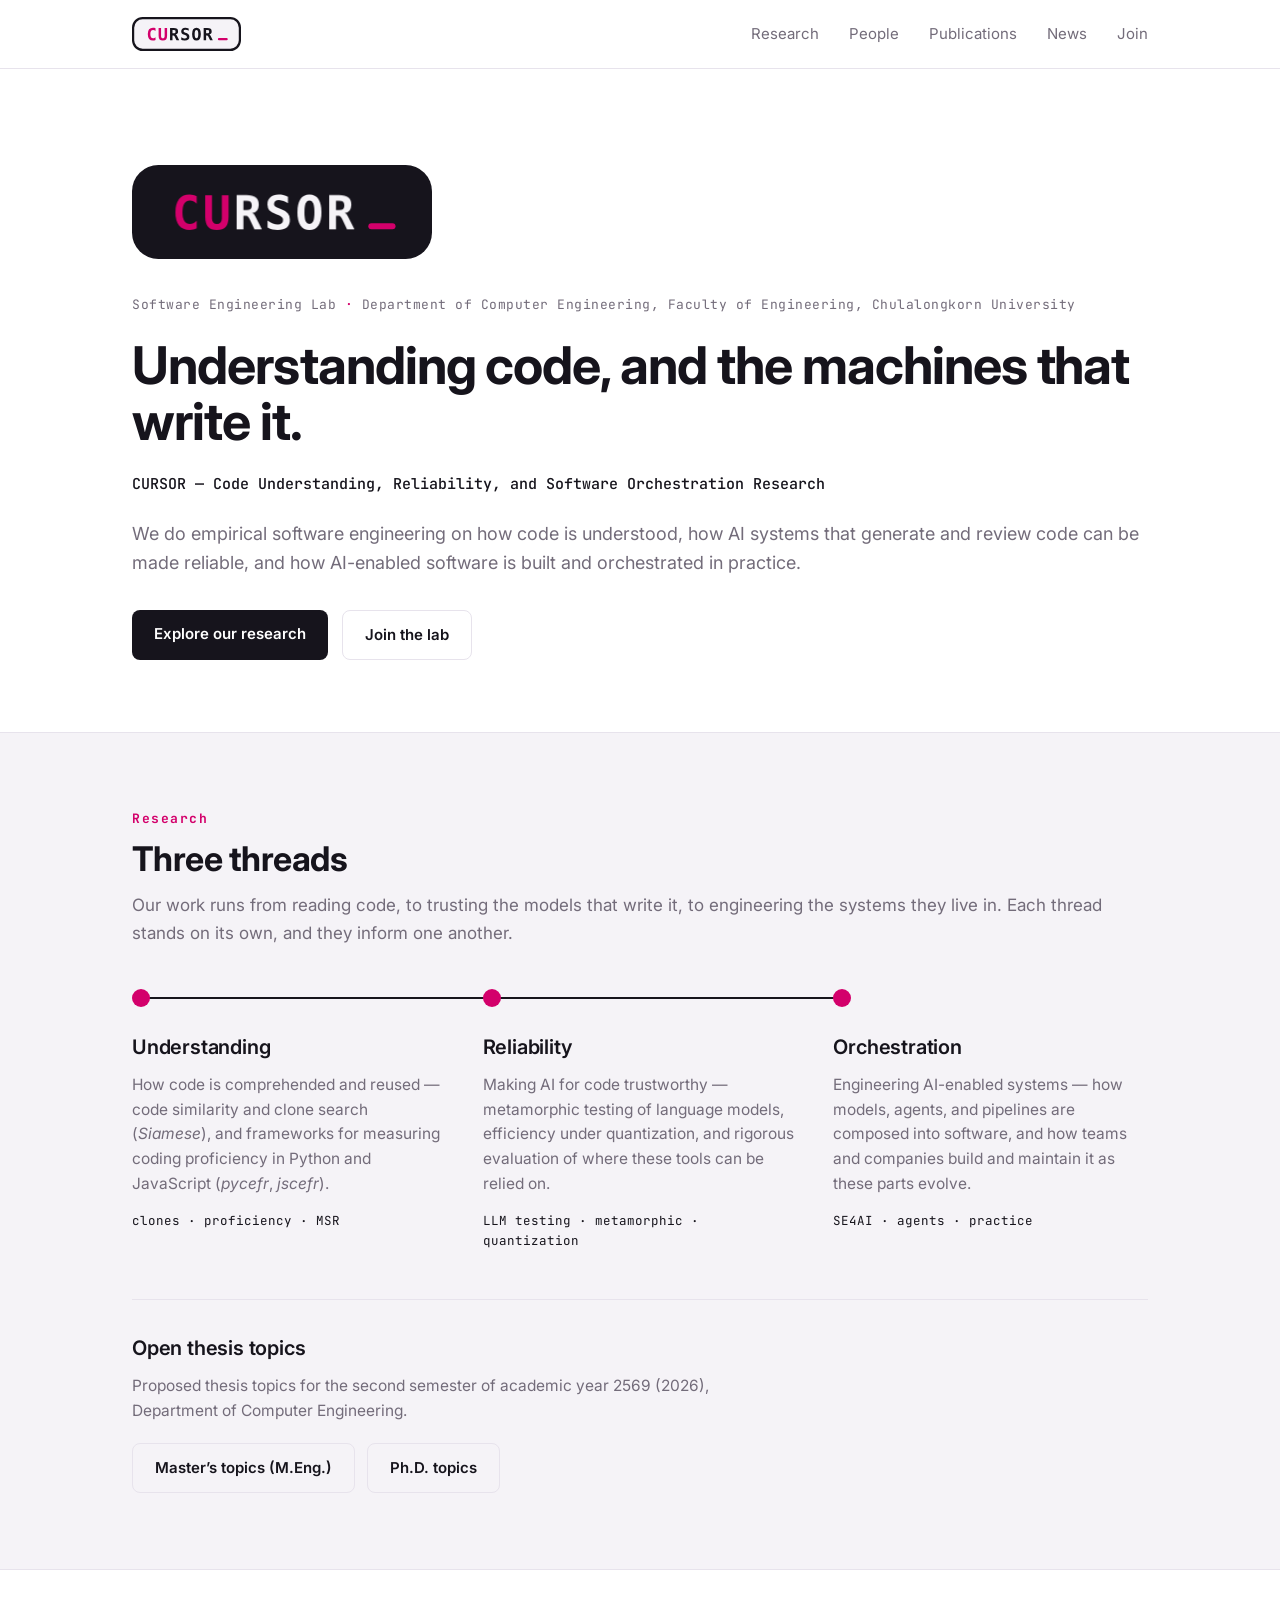
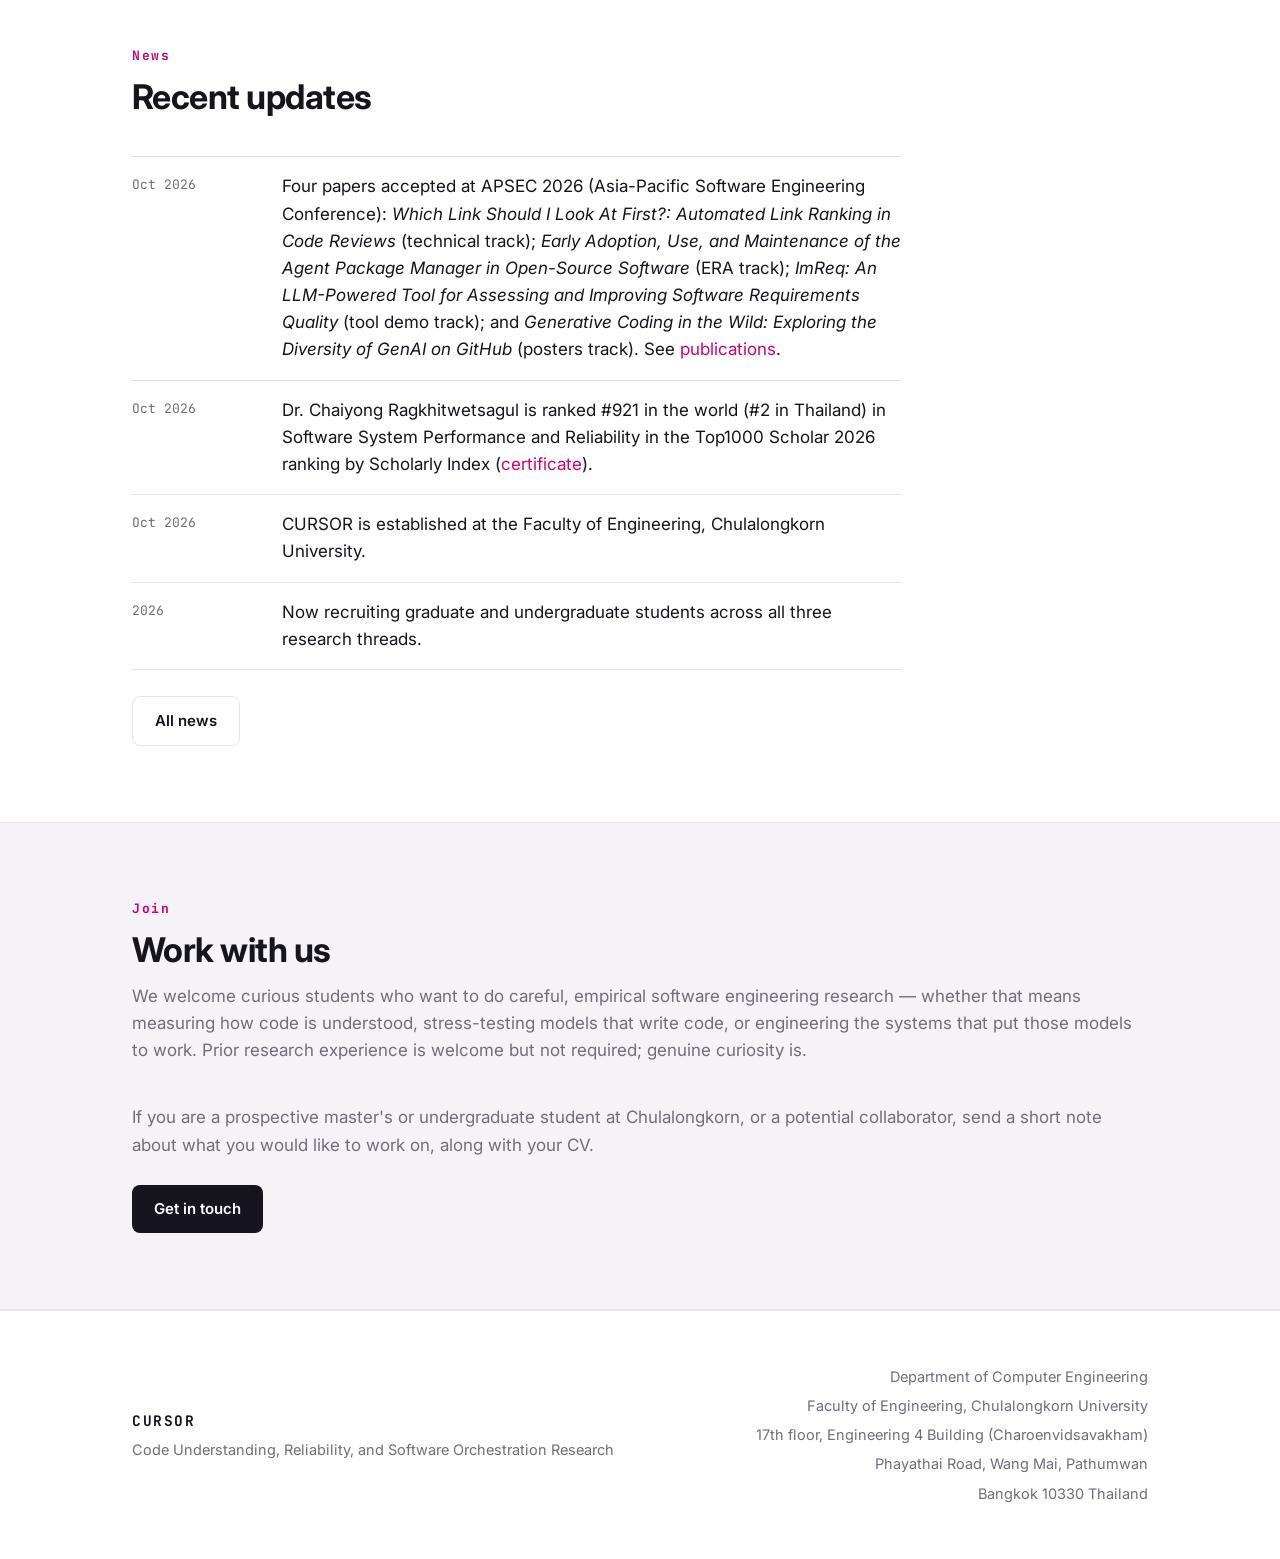
==== commit 32477440: "Mark APSEC 2026 code-review link ranking paper as technical track Co-Authored-By: Claude Opus 5.5 <n" ====
--- a/index.html
+++ b/index.html
@@ -103,7 +103,7 @@
       <div class="sec-head"><h2>News</h2><div class="big">Recent updates</div></div>
       <!-- Keep only the 5 most recent items here; the full list lives in news.html -->
       <ul class="news">
-        <li><span class="when">Oct 2026</span><span class="what">Four papers accepted at APSEC 2026 (Asia-Pacific Software Engineering Conference): <i>Which Link Should I Look At First?: Automated Link Ranking in Code Reviews</i>; <i>Early Adoption, Use, and Maintenance of the Agent Package Manager in Open-Source Software</i> (ERA track); <i>ImReq: An LLM-Powered Tool for Assessing and Improving Software Requirements Quality</i> (tool demo track); and <i>Generative Coding in the Wild: Exploring the Diversity of GenAI on GitHub</i> (posters track). See <a href="publications.html" style="color:var(--magenta)">publications</a>.</span></li>
+        <li><span class="when">Oct 2026</span><span class="what">Four papers accepted at APSEC 2026 (Asia-Pacific Software Engineering Conference): <i>Which Link Should I Look At First?: Automated Link Ranking in Code Reviews</i> (technical track); <i>Early Adoption, Use, and Maintenance of the Agent Package Manager in Open-Source Software</i> (ERA track); <i>ImReq: An LLM-Powered Tool for Assessing and Improving Software Requirements Quality</i> (tool demo track); and <i>Generative Coding in the Wild: Exploring the Diversity of GenAI on GitHub</i> (posters track). See <a href="publications.html" style="color:var(--magenta)">publications</a>.</span></li>
         <li><span class="when">Oct 2026</span><span class="what">Dr. Chaiyong Ragkhitwetsagul is ranked #921 in the world (#2 in Thailand) in Software System Performance and Reliability in the Top1000 Scholar 2026 ranking by Scholarly Index (<a href="files/2026/2026-Top1000-Scholars.pdf" style="color:var(--magenta)">certificate</a>).</span></li>
         <li><span class="when">Oct 2026</span><span class="what">CURSOR is established at the Faculty of Engineering, Chulalongkorn University.</span></li>
         <li><span class="when">2026</span><span class="what">Now recruiting graduate and undergraduate students across all three research threads.</span></li>
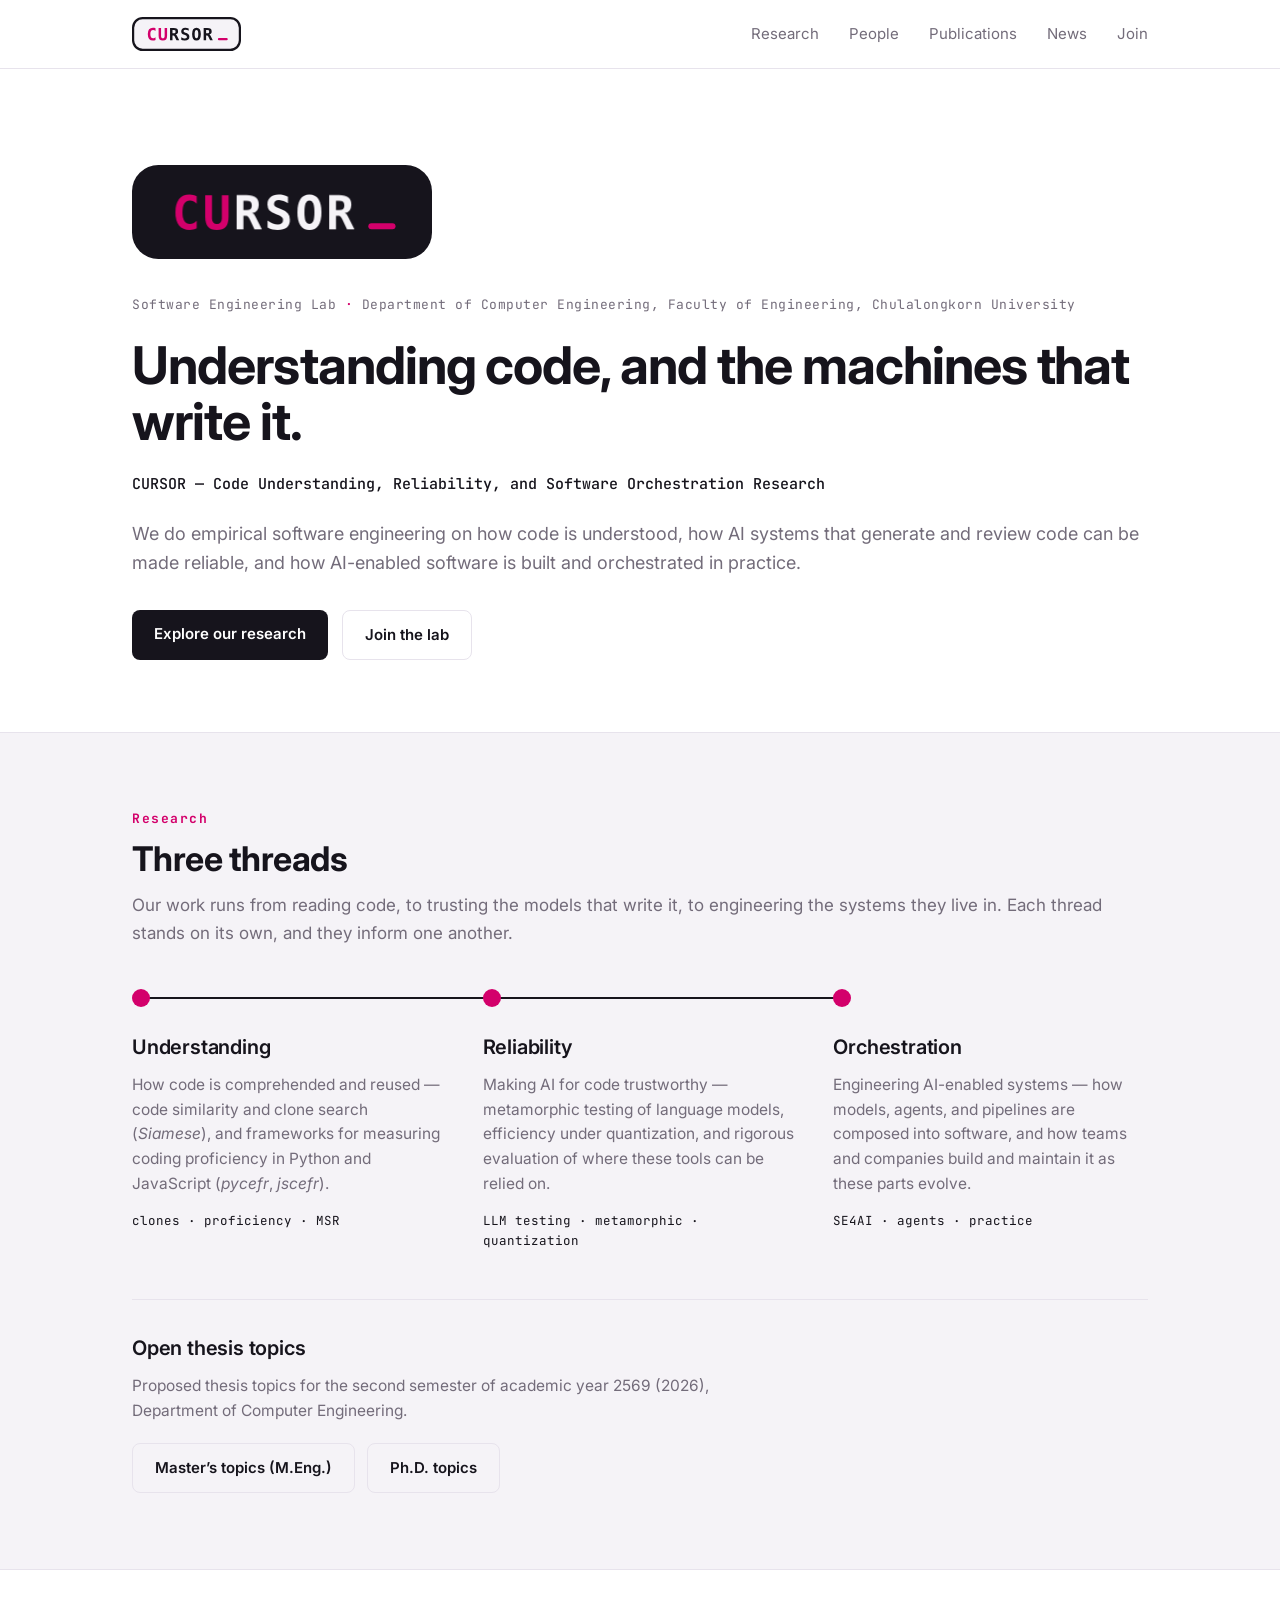
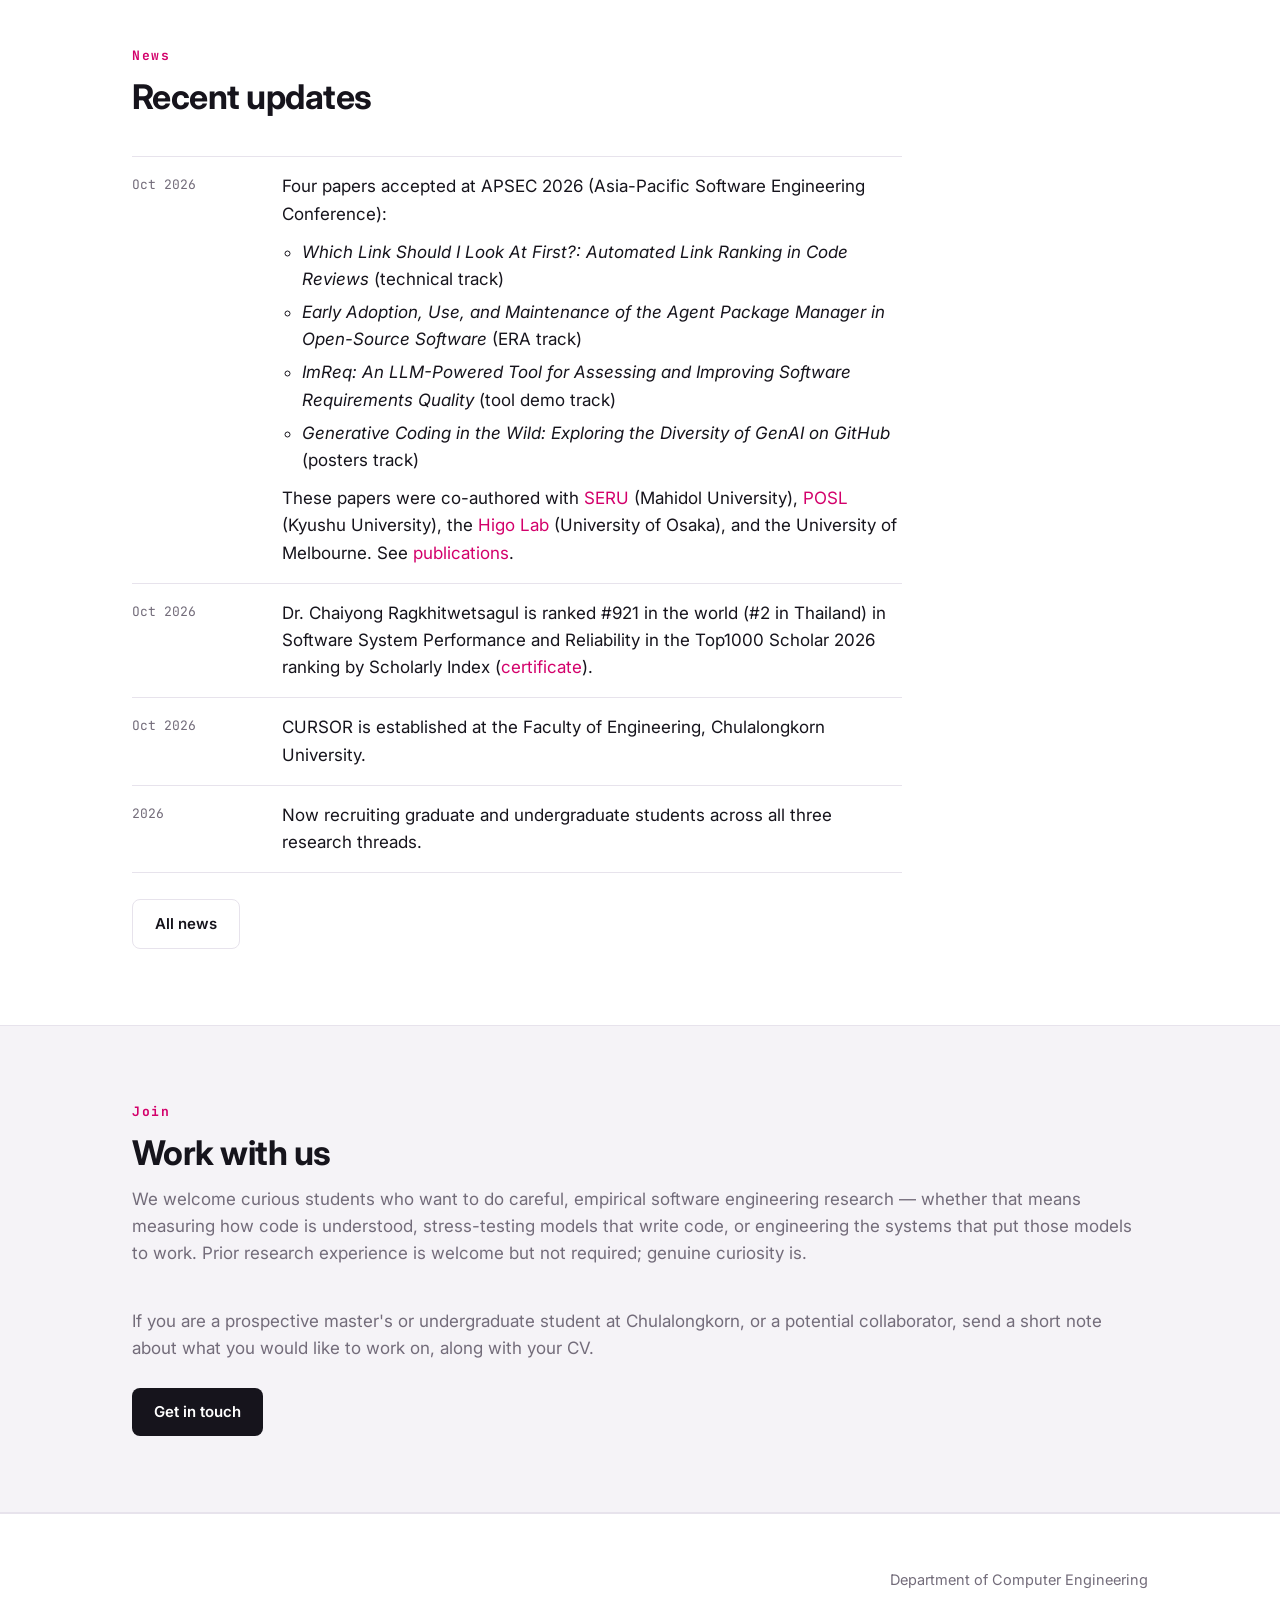
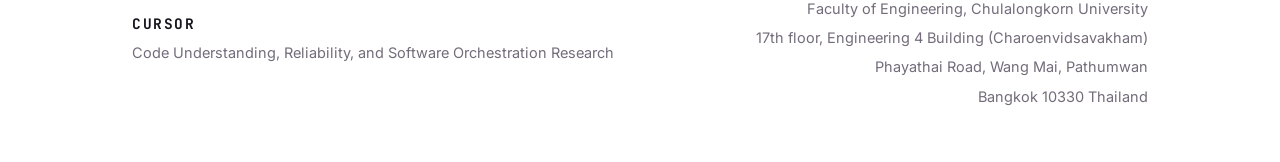
==== commit 8f5dcd7a: "List APSEC 2026 papers and credit collaborating labs in news Co-Authored-By: Claude Opus 5.5 <norepl" ====
--- a/index.html
+++ b/index.html
@@ -103,7 +103,14 @@
       <div class="sec-head"><h2>News</h2><div class="big">Recent updates</div></div>
       <!-- Keep only the 5 most recent items here; the full list lives in news.html -->
       <ul class="news">
-        <li><span class="when">Oct 2026</span><span class="what">Four papers accepted at APSEC 2026 (Asia-Pacific Software Engineering Conference): <i>Which Link Should I Look At First?: Automated Link Ranking in Code Reviews</i> (technical track); <i>Early Adoption, Use, and Maintenance of the Agent Package Manager in Open-Source Software</i> (ERA track); <i>ImReq: An LLM-Powered Tool for Assessing and Improving Software Requirements Quality</i> (tool demo track); and <i>Generative Coding in the Wild: Exploring the Diversity of GenAI on GitHub</i> (posters track). See <a href="publications.html" style="color:var(--magenta)">publications</a>.</span></li>
+        <li><span class="when">Oct 2026</span><div class="what">Four papers accepted at APSEC 2026 (Asia-Pacific Software Engineering Conference):
+          <ul class="news-list">
+            <li><i>Which Link Should I Look At First?: Automated Link Ranking in Code Reviews</i> (technical track)</li>
+            <li><i>Early Adoption, Use, and Maintenance of the Agent Package Manager in Open-Source Software</i> (ERA track)</li>
+            <li><i>ImReq: An LLM-Powered Tool for Assessing and Improving Software Requirements Quality</i> (tool demo track)</li>
+            <li><i>Generative Coding in the Wild: Exploring the Diversity of GenAI on GitHub</i> (posters track)</li>
+          </ul>
+          These papers were co-authored with <a href="https://muict-seru.github.io" style="color:var(--magenta)">SERU</a> (Mahidol University), <a href="https://posl.ait.kyushu-u.ac.jp/en/" style="color:var(--magenta)">POSL</a> (Kyushu University), the <a href="https://sel.ist.osaka-u.ac.jp/" style="color:var(--magenta)">Higo Lab</a> (University of Osaka), and the University of Melbourne. See <a href="publications.html" style="color:var(--magenta)">publications</a>.</div></li>
         <li><span class="when">Oct 2026</span><span class="what">Dr. Chaiyong Ragkhitwetsagul is ranked #921 in the world (#2 in Thailand) in Software System Performance and Reliability in the Top1000 Scholar 2026 ranking by Scholarly Index (<a href="files/2026/2026-Top1000-Scholars.pdf" style="color:var(--magenta)">certificate</a>).</span></li>
         <li><span class="when">Oct 2026</span><span class="what">CURSOR is established at the Faculty of Engineering, Chulalongkorn University.</span></li>
         <li><span class="when">2026</span><span class="what">Now recruiting graduate and undergraduate students across all three research threads.</span></li>
--- a/css/style.css
+++ b/css/style.css
@@ -122,6 +122,8 @@
 ul.news .what{color:var(--ink);}
 ul.news .news-img{display:block;margin-top:14px;max-width:520px;}
 ul.news .news-img img{display:block;width:100%;height:auto;border:1px solid var(--hair);border-radius:6px;}
+ul.news .news-list{margin:8px 0 8px;padding-left:20px;}
+ul.news .news-list li{display:list-item;padding:3px 0;border:0;}
 
 footer{padding:54px 0;border-top:1px solid var(--hair);color:var(--slate);font-size:14.5px;}
 .foot-inner{display:flex;justify-content:space-between;gap:24px;flex-wrap:wrap;align-items:center;}
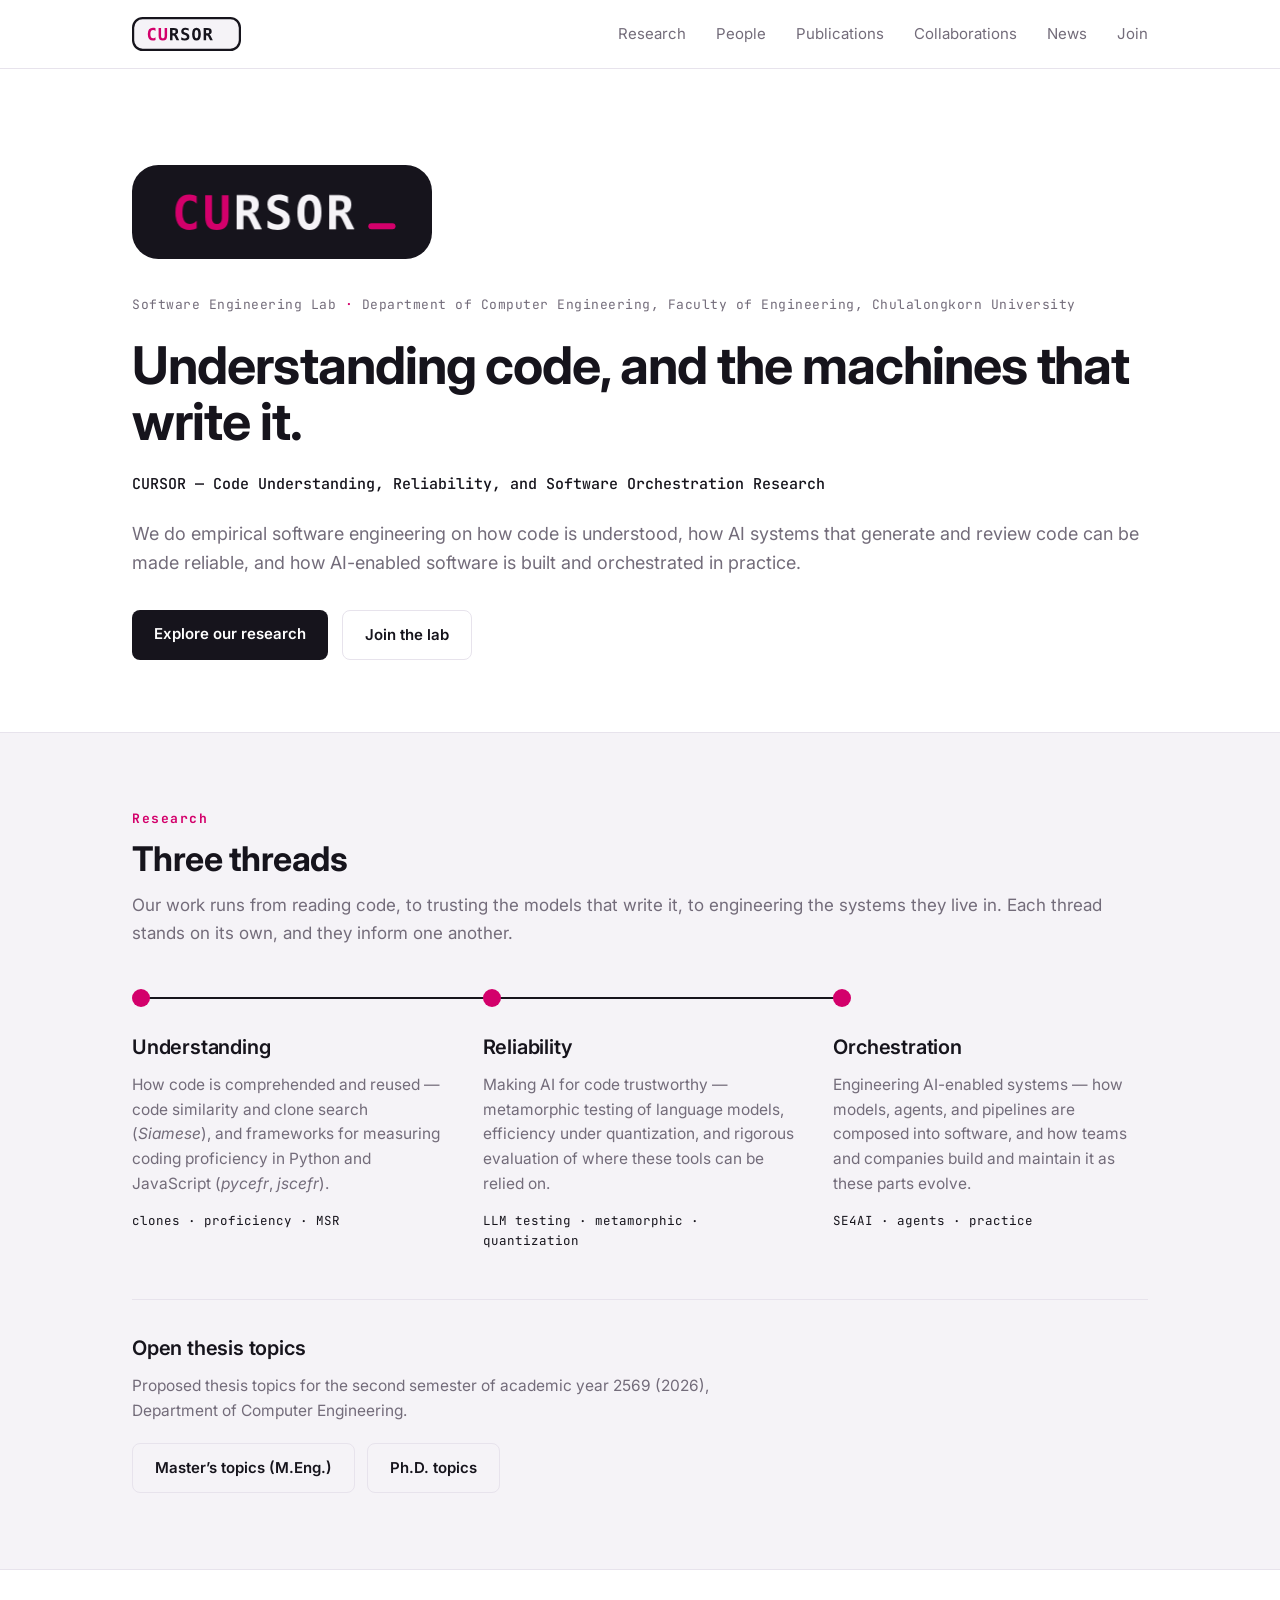
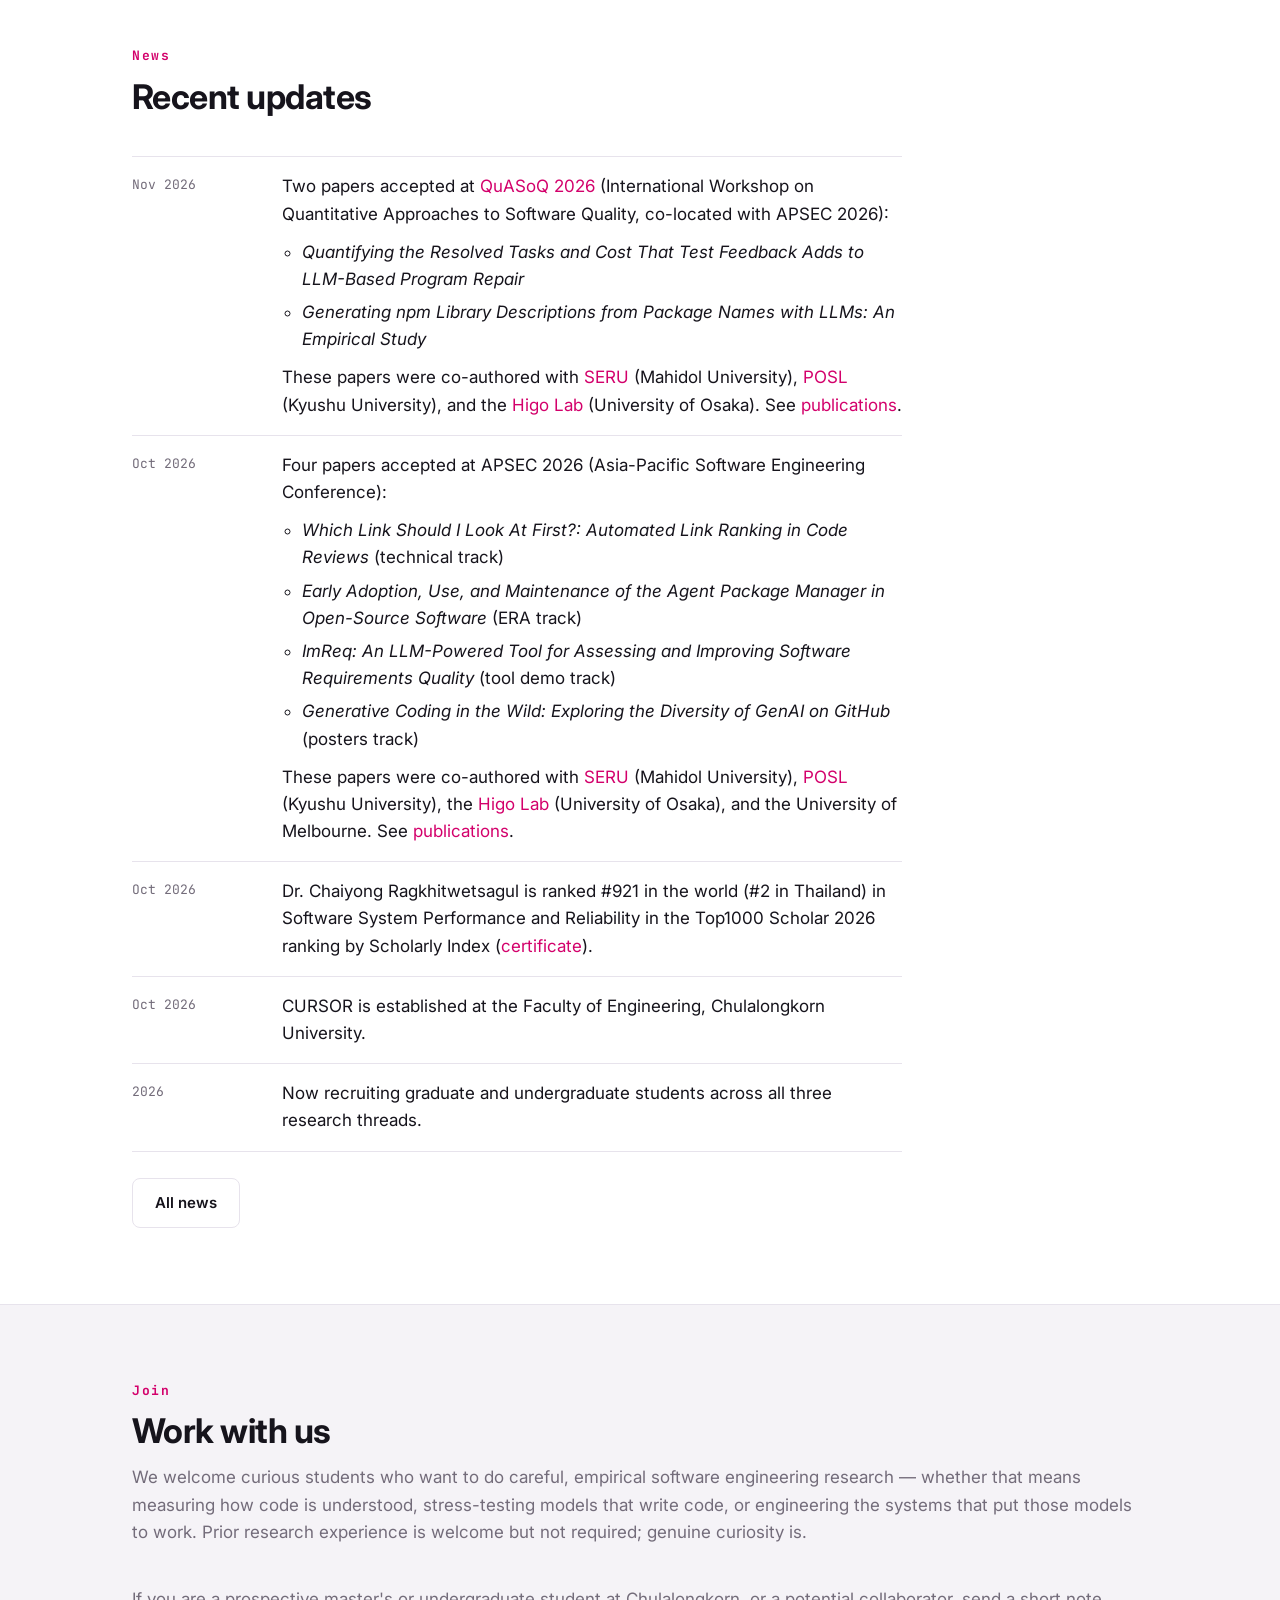
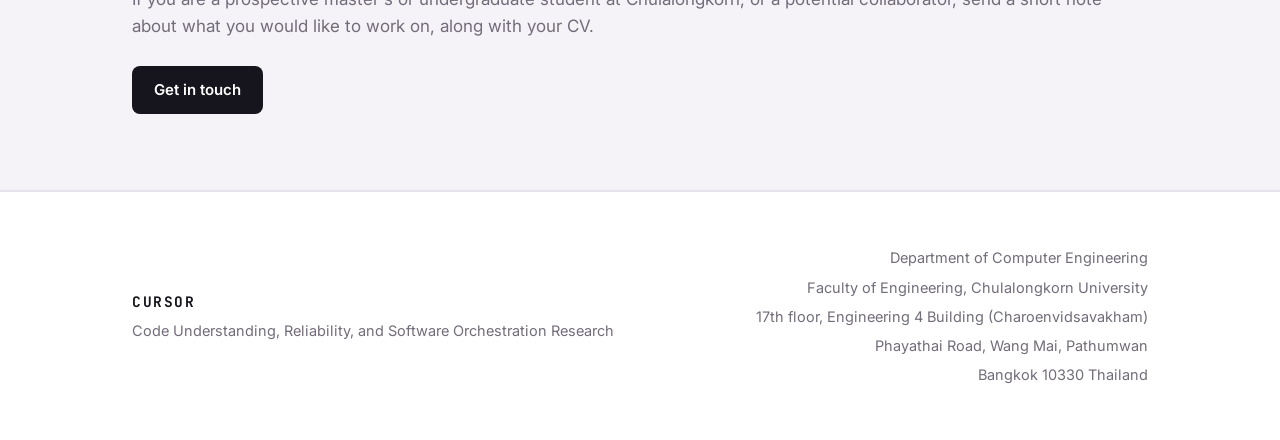
==== commit 875ae2e3: "Add Collaborations page and QuASoQ 2026 news Add a Collaborations menu item and page listing academi" ====
--- a/index.html
+++ b/index.html
@@ -25,6 +25,7 @@
       <a href="#research">Research</a>
       <a href="people.html">People</a>
       <a href="publications.html">Publications</a>
+      <a href="collaborations.html">Collaborations</a>
       <a href="news.html">News</a>
       <a href="#join">Join</a>
     </nav>
@@ -103,6 +104,12 @@
       <div class="sec-head"><h2>News</h2><div class="big">Recent updates</div></div>
       <!-- Keep only the 5 most recent items here; the full list lives in news.html -->
       <ul class="news">
+        <li><span class="when">Nov 2026</span><div class="what">Two papers accepted at <a href="https://quasoq2026.swc-rwth.de/program.html" style="color:var(--magenta)">QuASoQ 2026</a> (International Workshop on Quantitative Approaches to Software Quality, co-located with APSEC 2026):
+          <ul class="news-list">
+            <li><i>Quantifying the Resolved Tasks and Cost That Test Feedback Adds to LLM-Based Program Repair</i></li>
+            <li><i>Generating npm Library Descriptions from Package Names with LLMs: An Empirical Study</i></li>
+          </ul>
+          These papers were co-authored with <a href="https://muict-seru.github.io" style="color:var(--magenta)">SERU</a> (Mahidol University), <a href="https://posl.ait.kyushu-u.ac.jp/en/" style="color:var(--magenta)">POSL</a> (Kyushu University), and the <a href="https://sel.ist.osaka-u.ac.jp/" style="color:var(--magenta)">Higo Lab</a> (University of Osaka). See <a href="publications.html" style="color:var(--magenta)">publications</a>.</div></li>
         <li><span class="when">Oct 2026</span><div class="what">Four papers accepted at APSEC 2026 (Asia-Pacific Software Engineering Conference):
           <ul class="news-list">
             <li><i>Which Link Should I Look At First?: Automated Link Ranking in Code Reviews</i> (technical track)</li>
--- a/css/style.css
+++ b/css/style.css
@@ -63,6 +63,14 @@
 .pillar h3{font-size:20px;margin:0 0 10px;font-weight:600;letter-spacing:-.01em;}
 .pillar p{margin:0;color:var(--slate);font-size:15.5px;}
 .pillar .tags{margin-top:14px;font-family:var(--mono);font-size:12.5px;color:var(--ink);}
+.partner-group{font-size:20px;font-weight:600;letter-spacing:-.01em;margin:0 0 18px;}
+.partners + .partner-group{margin-top:48px;}
+.partners{display:grid;grid-template-columns:repeat(3,1fr);gap:20px;}
+.partner{background:var(--white);border:1px solid var(--hair);border-radius:10px;padding:22px 24px;}
+.partner-logo{height:72px;display:flex;align-items:center;margin-bottom:16px;}
+.partner-logo img{max-height:72px;max-width:180px;width:auto;height:auto;}
+.partner h4{font-size:16.5px;margin:0 0 4px;font-weight:600;line-height:1.35;}
+.partner p{margin:0;color:var(--slate);font-size:14.5px;}
 .topics{margin-top:48px;padding-top:32px;border-top:1px solid var(--hair);}
 .topics h3{font-size:20px;margin:0 0 10px;font-weight:600;letter-spacing:-.01em;}
 .topics p{margin:0 0 20px;color:var(--slate);font-size:15.5px;max-width:60ch;}
@@ -76,8 +84,11 @@
 .person .role{color:var(--magenta);font-family:var(--mono);font-size:13.5px;margin:0 0 14px;}
 .person p{margin:0 0 16px;color:var(--slate);}
 .plinks{display:flex;gap:22px;flex-wrap:wrap;font-size:14.5px;}
-.plinks a{color:var(--ink);border-bottom:1px solid var(--hair);padding-bottom:2px;transition:border-color .15s;}
-.plinks a:hover{border-color:var(--magenta);}
+.plinks a{display:inline-flex;align-items:center;gap:7px;color:var(--ink);}
+.plinks a span{border-bottom:1px solid var(--hair);padding-bottom:2px;transition:border-color .15s;}
+.plinks a svg{width:16px;height:16px;flex:none;color:var(--slate);transition:color .15s;}
+.plinks a:hover span{border-color:var(--magenta);}
+.plinks a:hover svg{color:var(--magenta);}
 .join-note{margin-top:34px;padding:22px 24px;border:1px solid var(--hair);border-left:3px solid var(--magenta);border-radius:8px;background:var(--white);}
 .join-note p{margin:0;color:var(--slate);}
 .join-note b{color:var(--ink);}
@@ -138,6 +149,8 @@
   nav.links.open a{padding:12px 0;border-bottom:1px solid var(--hair);}
   .hero-art svg{max-width:220px;}
   .pillars{grid-template-columns:1fr;gap:0;}
+  .partners{grid-template-columns:1fr 1fr;gap:14px;}
+  .partner{padding:18px;}
   .pillars::before{top:0;bottom:0;left:8px;right:auto;width:2px;height:auto;}
   .pillar{padding:0 0 34px 40px;}
   .pillar .node{top:4px;}
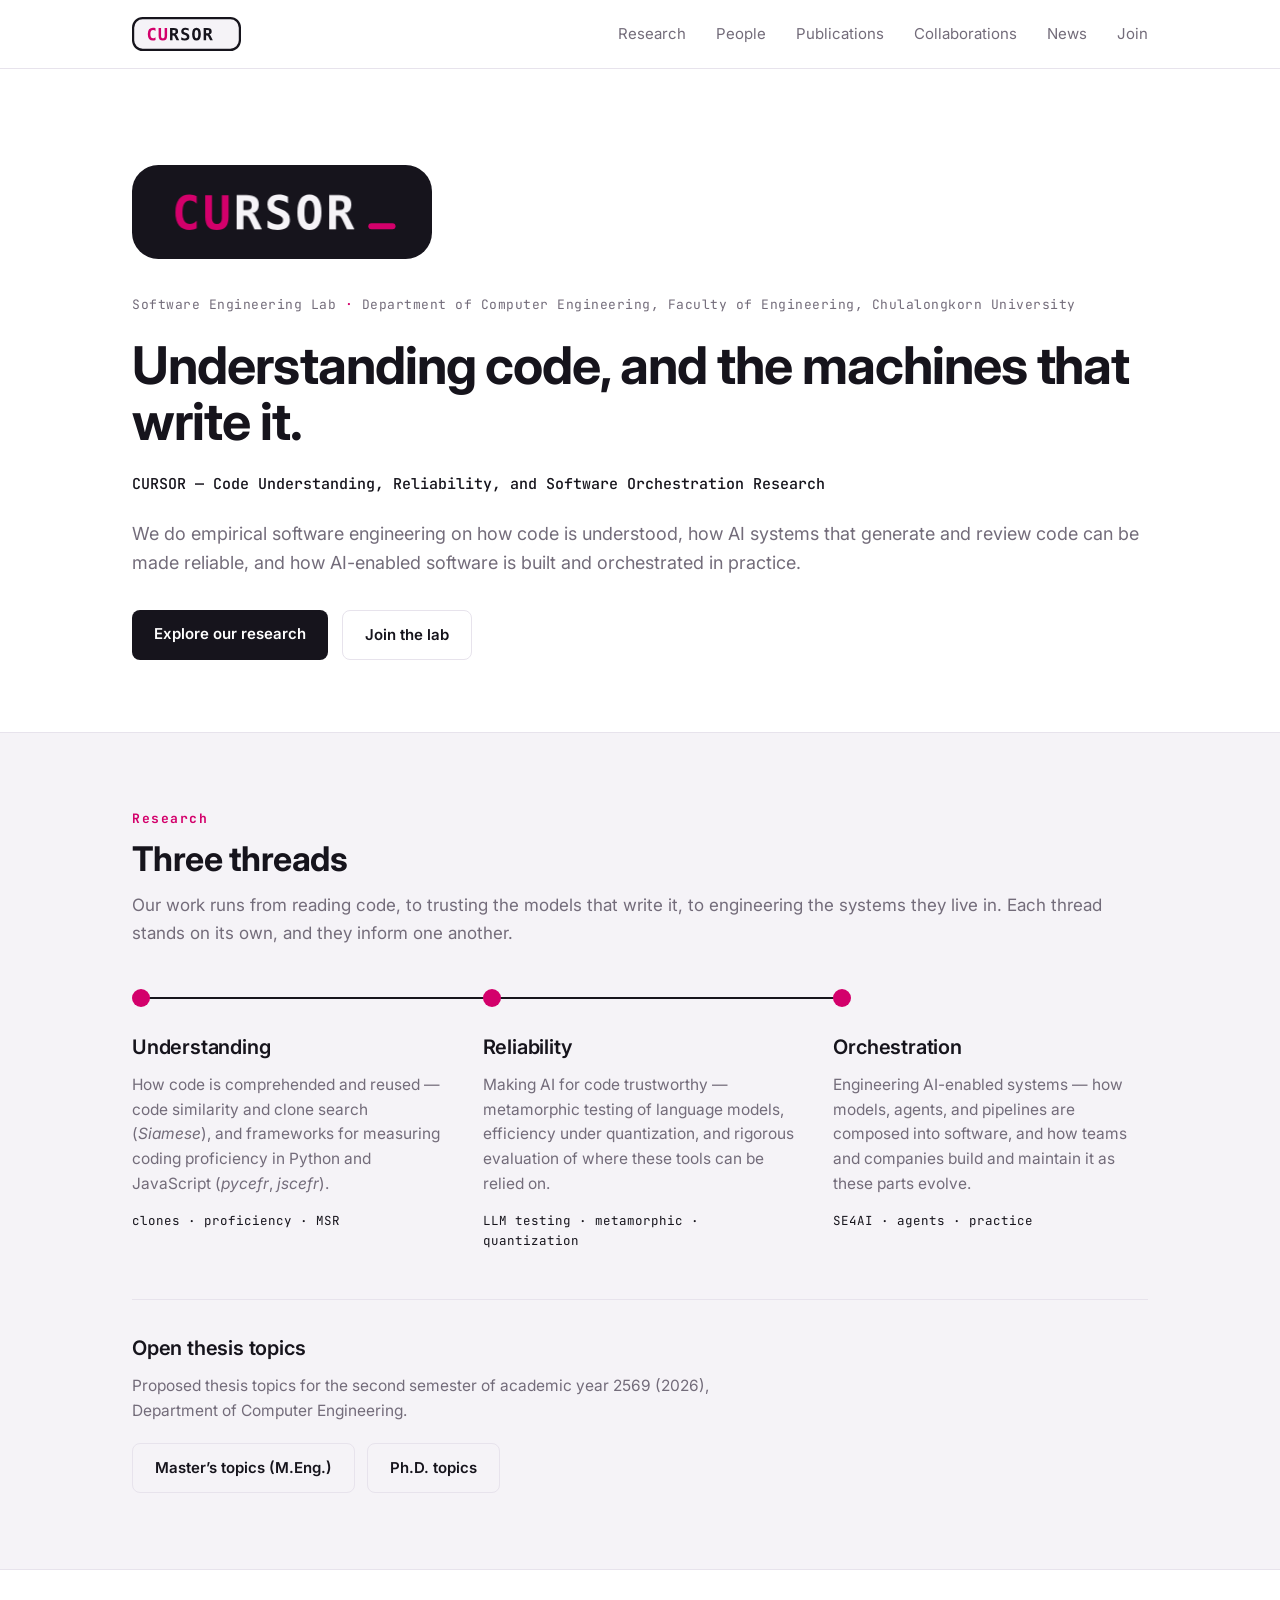
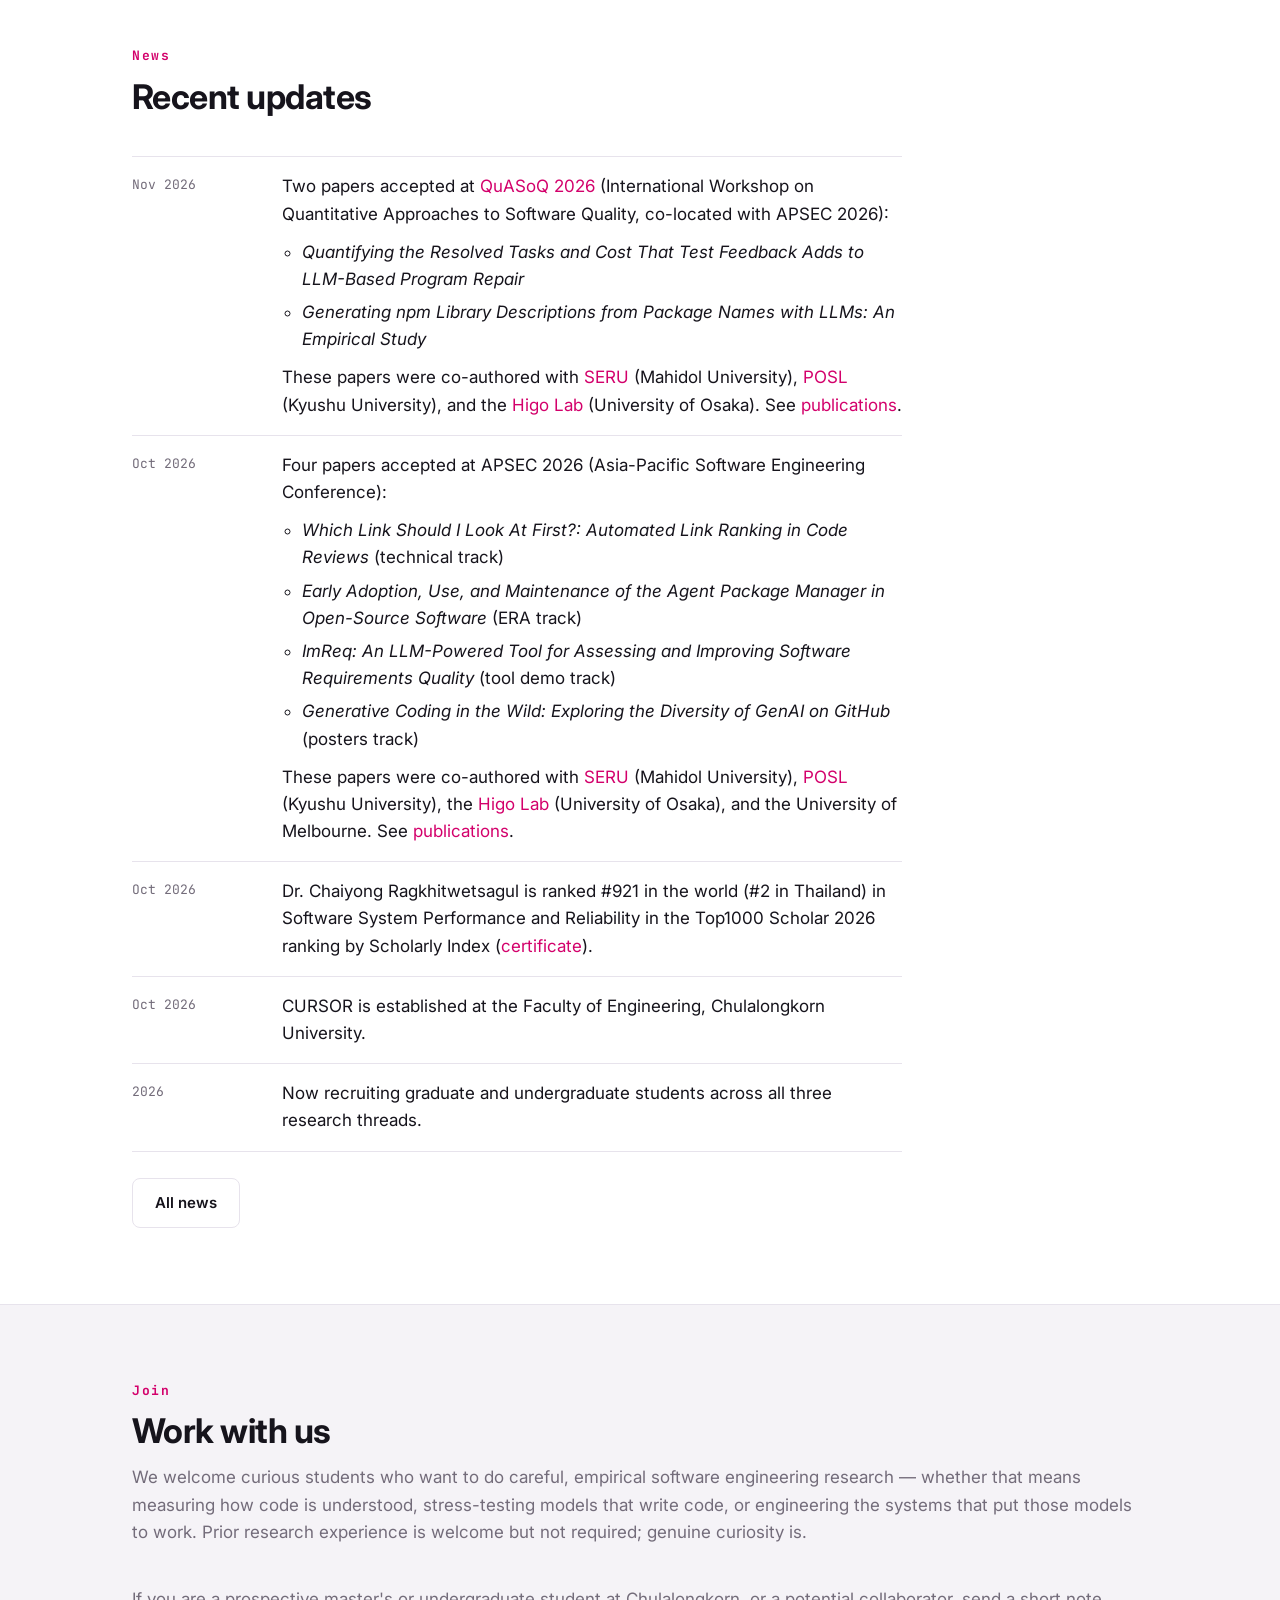
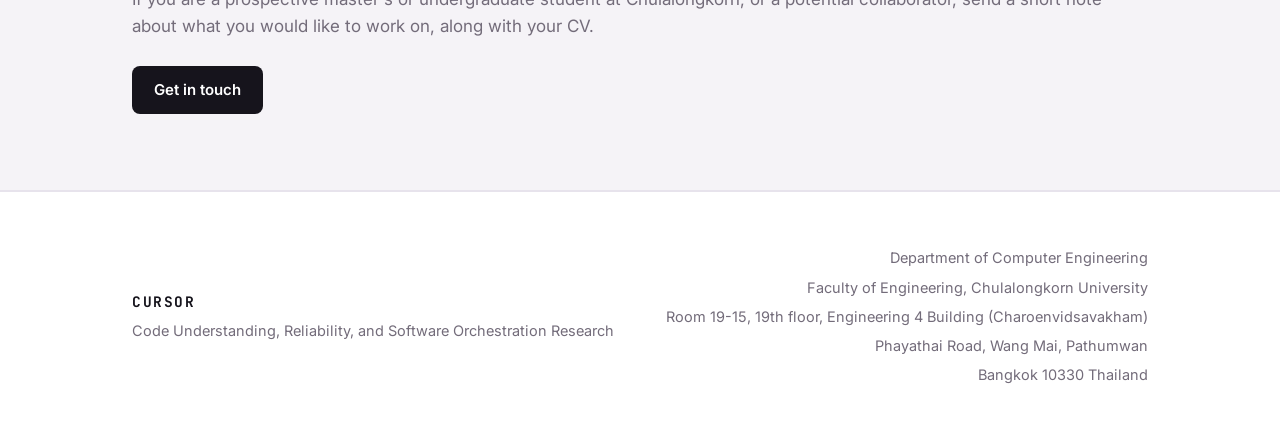
==== commit f28a292d: "Update lab address to Room 19-15, 19th floor Co-Authored-By: Claude Opus 5.5 <noreply@anthropic.com>" ====
--- a/index.html
+++ b/index.html
@@ -149,7 +149,7 @@
     <div class="foot-addr">
       <div>Department of Computer Engineering</div>
       <div style="margin-top:6px;">Faculty of Engineering, Chulalongkorn University</div>
-      <div style="margin-top:6px;">17th floor, Engineering 4 Building (Charoenvidsavakham)</div>
+      <div style="margin-top:6px;">Room 19-15, 19th floor, Engineering 4 Building (Charoenvidsavakham)</div>
       <div style="margin-top:6px;">Phayathai Road, Wang Mai, Pathumwan</div>
       <div style="margin-top:6px;">Bangkok 10330 Thailand</div>
     </div>
--- a/css/style.css
+++ b/css/style.css
@@ -65,12 +65,26 @@
 .pillar .tags{margin-top:14px;font-family:var(--mono);font-size:12.5px;color:var(--ink);}
 .partner-group{font-size:20px;font-weight:600;letter-spacing:-.01em;margin:0 0 18px;}
 .partners + .partner-group{margin-top:48px;}
+.divider{border:0;border-top:1px solid var(--hair);margin:56px 0 48px;}
 .partners{display:grid;grid-template-columns:repeat(3,1fr);gap:20px;}
 .partner{background:var(--white);border:1px solid var(--hair);border-radius:10px;padding:22px 24px;}
 .partner-logo{height:72px;display:flex;align-items:center;margin-bottom:16px;}
 .partner-logo img{max-height:72px;max-width:180px;width:auto;height:auto;}
 .partner h4{font-size:16.5px;margin:0 0 4px;font-weight:600;line-height:1.35;}
 .partner p{margin:0;color:var(--slate);font-size:14.5px;}
+.back-link{margin:0 0 28px;font-size:14.5px;}
+.intern-head{display:flex;align-items:center;gap:32px;}
+.intern-logo{width:112px;height:112px;flex:none;border-radius:10px;object-fit:contain;}
+.intern-figure{margin:0 0 36px;max-width:860px;}
+.intern-photo{display:block;width:100%;height:360px;object-fit:cover;border-radius:10px;}
+.intern-figure figcaption{margin-top:8px;font-size:12.5px;color:var(--slate);}
+.intern-figure figcaption a{color:inherit;text-decoration:underline;}
+.facts{display:grid;grid-template-columns:240px 1fr;margin:0;max-width:860px;border-top:1px solid var(--hair);}
+.facts dt,.facts dd{padding:14px 0;border-bottom:1px solid var(--hair);margin:0;}
+.facts dt{font-family:var(--mono);font-size:13px;color:var(--slate);padding-top:16px;}
+.facts dd{color:var(--ink);}
+.facts dd ul{margin:0;padding-left:18px;}
+.facts dd ul li + li{margin-top:4px;}
 .topics{margin-top:48px;padding-top:32px;border-top:1px solid var(--hair);}
 .topics h3{font-size:20px;margin:0 0 10px;font-weight:600;letter-spacing:-.01em;}
 .topics p{margin:0 0 20px;color:var(--slate);font-size:15.5px;max-width:60ch;}
@@ -151,6 +165,11 @@
   .pillars{grid-template-columns:1fr;gap:0;}
   .partners{grid-template-columns:1fr 1fr;gap:14px;}
   .partner{padding:18px;}
+  .facts{grid-template-columns:1fr;}
+  .intern-head{flex-direction:column;align-items:flex-start;gap:20px;}
+  .intern-logo{width:80px;height:80px;}
+  .intern-photo{height:220px;}
+  .facts dt{border-bottom:0;padding-bottom:0;}
   .pillars::before{top:0;bottom:0;left:8px;right:auto;width:2px;height:auto;}
   .pillar{padding:0 0 34px 40px;}
   .pillar .node{top:4px;}
@@ -159,3 +178,79 @@
   .pub-search{min-width:0;width:100%;}
   .foot-addr{text-align:left;}
 }
+.btn-apply{display:inline-flex;align-items:center;gap:10px;margin-top:40px;padding:18px 36px;border-radius:10px;font-size:19px;font-weight:700;background:var(--magenta);color:var(--white);box-shadow:0 6px 18px rgba(0,0,0,.18);transition:transform .15s,box-shadow .15s,filter .15s;}
+.btn-apply:hover{transform:translateY(-2px);box-shadow:0 10px 24px rgba(0,0,0,.24);filter:brightness(1.08);}
+.btn-apply svg{width:20px;height:20px;}
+@media (max-width:820px){.btn-apply{display:flex;justify-content:center;width:100%;box-sizing:border-box;}}
+
+/* Japan internship guide (Thai) */
+body.th{font-family:'Inter','Noto Sans Thai',system-ui,-apple-system,sans-serif;line-height:1.7;}
+.jp-credit{font-family:var(--mono);font-size:13px;color:var(--ink) !important;margin-top:18px !important;}
+.jp-toc{display:flex;flex-wrap:wrap;gap:8px;margin:0 0 28px;}
+.jp-toc a{font-size:14px;color:var(--ink);background:var(--white);border:1px solid var(--hair);border-radius:999px;padding:6px 14px;transition:border-color .15s,color .15s;}
+.jp-toc a:hover{border-color:var(--magenta);color:var(--magenta);}
+.jp-note{margin:0 0 20px;}
+.jp-note p{font-size:15px;}
+.jp-legend{display:flex;flex-wrap:wrap;gap:8px;margin:0 0 8px;}
+.tag{display:inline-block;font-size:12.5px;font-weight:600;line-height:1.4;border-radius:999px;padding:3px 11px;border:1px solid transparent;white-space:nowrap;}
+.t-type{color:var(--slate);border-color:var(--hair);background:var(--white);}
+.t-full{color:#065F46;background:#E3F6EC;border-color:#B7E6CC;}
+.t-paid{color:#1E40AF;background:#E6EDFC;border-color:#C3D3F7;}
+.t-partial{color:#8A4B06;background:#FDF1DC;border-color:#F4D9A8;}
+.t-self{color:#9B1C1C;background:#FDE8E8;border-color:#F7C9C9;}
+.t-deadline{color:var(--magenta);background:#FCE6F0;border-color:#F4BCD6;}
+.jp-sec{display:flex;align-items:baseline;gap:14px;font-size:24px;font-weight:700;letter-spacing:-.01em;line-height:1.3;margin:64px 0 22px;scroll-margin-top:90px;}
+.jp-sec .num{font-family:var(--mono);font-size:14px;font-weight:700;color:var(--magenta);}
+.jp-sub{font-weight:600;margin:0 0 12px;}
+.facts.cost{max-width:none;background:var(--white);border:1px solid var(--hair);border-radius:10px;padding:0 24px;}
+.facts.cost dt{font-family:inherit;font-size:14.5px;color:var(--ink);font-weight:600;}
+.facts.cost dd{color:var(--slate);}
+.facts.cost dt:last-of-type,.facts.cost dd:last-of-type{border-bottom:0;}
+.progs{display:grid;grid-template-columns:repeat(2,1fr);gap:20px;}
+.prog{display:flex;flex-direction:column;background:var(--white);border:1px solid var(--hair);border-radius:10px;padding:24px 26px;scroll-margin-top:90px;}
+.prog:target{border-color:var(--magenta);box-shadow:0 0 0 3px #FCE6F0;}
+.prog h4{font-size:18px;font-weight:700;line-height:1.35;margin:0 0 4px;}
+.prog .org{margin:0 0 12px;color:var(--slate);font-size:14.5px;}
+.prog .tags{display:flex;flex-wrap:wrap;gap:6px;margin:0 0 16px;}
+.prog-facts{margin:0;font-size:15px;}
+.prog-facts dt{font-family:var(--mono);font-size:12px;color:var(--slate);margin-top:12px;}
+.prog-facts dt:first-child{margin-top:0;}
+.prog-facts dd{margin:2px 0 0;color:var(--ink);word-break:break-word;}
+.prog-note{margin:16px 0 0;font-size:14.5px;padding:10px 14px;border-radius:8px;border-left:3px solid;}
+.prog-note.good{background:#FCE6F0;border-color:var(--magenta);}
+.prog-note.info{background:#E6EDFC;border-color:#1E40AF;}
+.prog-note.warn{background:#FDF1DC;border-color:#C27409;}
+.btn-site{align-self:flex-start;margin-top:auto;display:inline-flex;align-items:center;gap:8px;padding:10px 18px;border-radius:8px;font-size:15px;font-weight:600;background:var(--magenta);color:var(--white);transition:filter .15s,transform .15s;}
+.prog-facts + .btn-site,.prog-note + .btn-site{margin-top:20px;}
+.prog > .btn-site{margin-top:auto;}
+.prog-facts{margin-bottom:20px;}
+.btn-site:hover{filter:brightness(1.08);transform:translateY(-1px);}
+.btn-site svg{width:16px;height:16px;}
+.table-wrap{overflow-x:auto;background:var(--white);border:1px solid var(--hair);border-radius:10px;}
+table.cmp{width:100%;border-collapse:collapse;font-size:14.5px;}
+table.cmp th,table.cmp td{text-align:left;padding:11px 14px;border-bottom:1px solid var(--hair);vertical-align:top;}
+table.cmp th{font-family:var(--mono);font-size:12px;font-weight:700;color:var(--slate);background:var(--panel);white-space:nowrap;}
+table.cmp tr:last-child td{border-bottom:0;}
+table.cmp td:first-child{font-weight:600;white-space:nowrap;}
+ol.tips{margin:0;padding:0;list-style:none;counter-reset:tip;display:grid;grid-template-columns:repeat(2,1fr);gap:16px;}
+ol.tips li{counter-increment:tip;background:var(--white);border:1px solid var(--hair);border-radius:10px;padding:20px 22px;}
+ol.tips li b{display:block;margin-bottom:6px;}
+ol.tips li b::before{content:counter(tip,decimal-leading-zero);font-family:var(--mono);font-size:13px;color:var(--magenta);margin-right:10px;}
+ol.tips li span{color:var(--slate);font-size:15px;}
+.jp-foot{margin:48px 0 0;font-size:13.5px;color:var(--slate);}
+.guide-link{margin:22px 0 0;font-size:15.5px;}
+@media (max-width:820px){
+  .progs,ol.tips{grid-template-columns:1fr;}
+  .prog{padding:20px;}
+  .facts.cost{grid-template-columns:1fr;padding:0 18px;}
+  .facts.cost dt{border-bottom:0;padding-bottom:0;}
+  .jp-sec{font-size:20px;margin-top:48px;}
+}
+body.th .prog-facts dt{font-family:inherit;font-size:12.5px;font-weight:600;letter-spacing:0;}
+body.th .jp-credit{font-family:inherit;font-size:14px;font-weight:600;}
+body.th table.cmp th{font-family:inherit;font-size:13px;}
+.progs.three{grid-template-columns:repeat(3,1fr);}
+.jp-small{margin:10px 0 0;font-size:13.5px;color:var(--slate);}
+ol.tips li span a{color:var(--magenta);}
+@media (max-width:980px){.progs.three{grid-template-columns:1fr;}}
+.prog .prog-note{margin-bottom:20px;}
